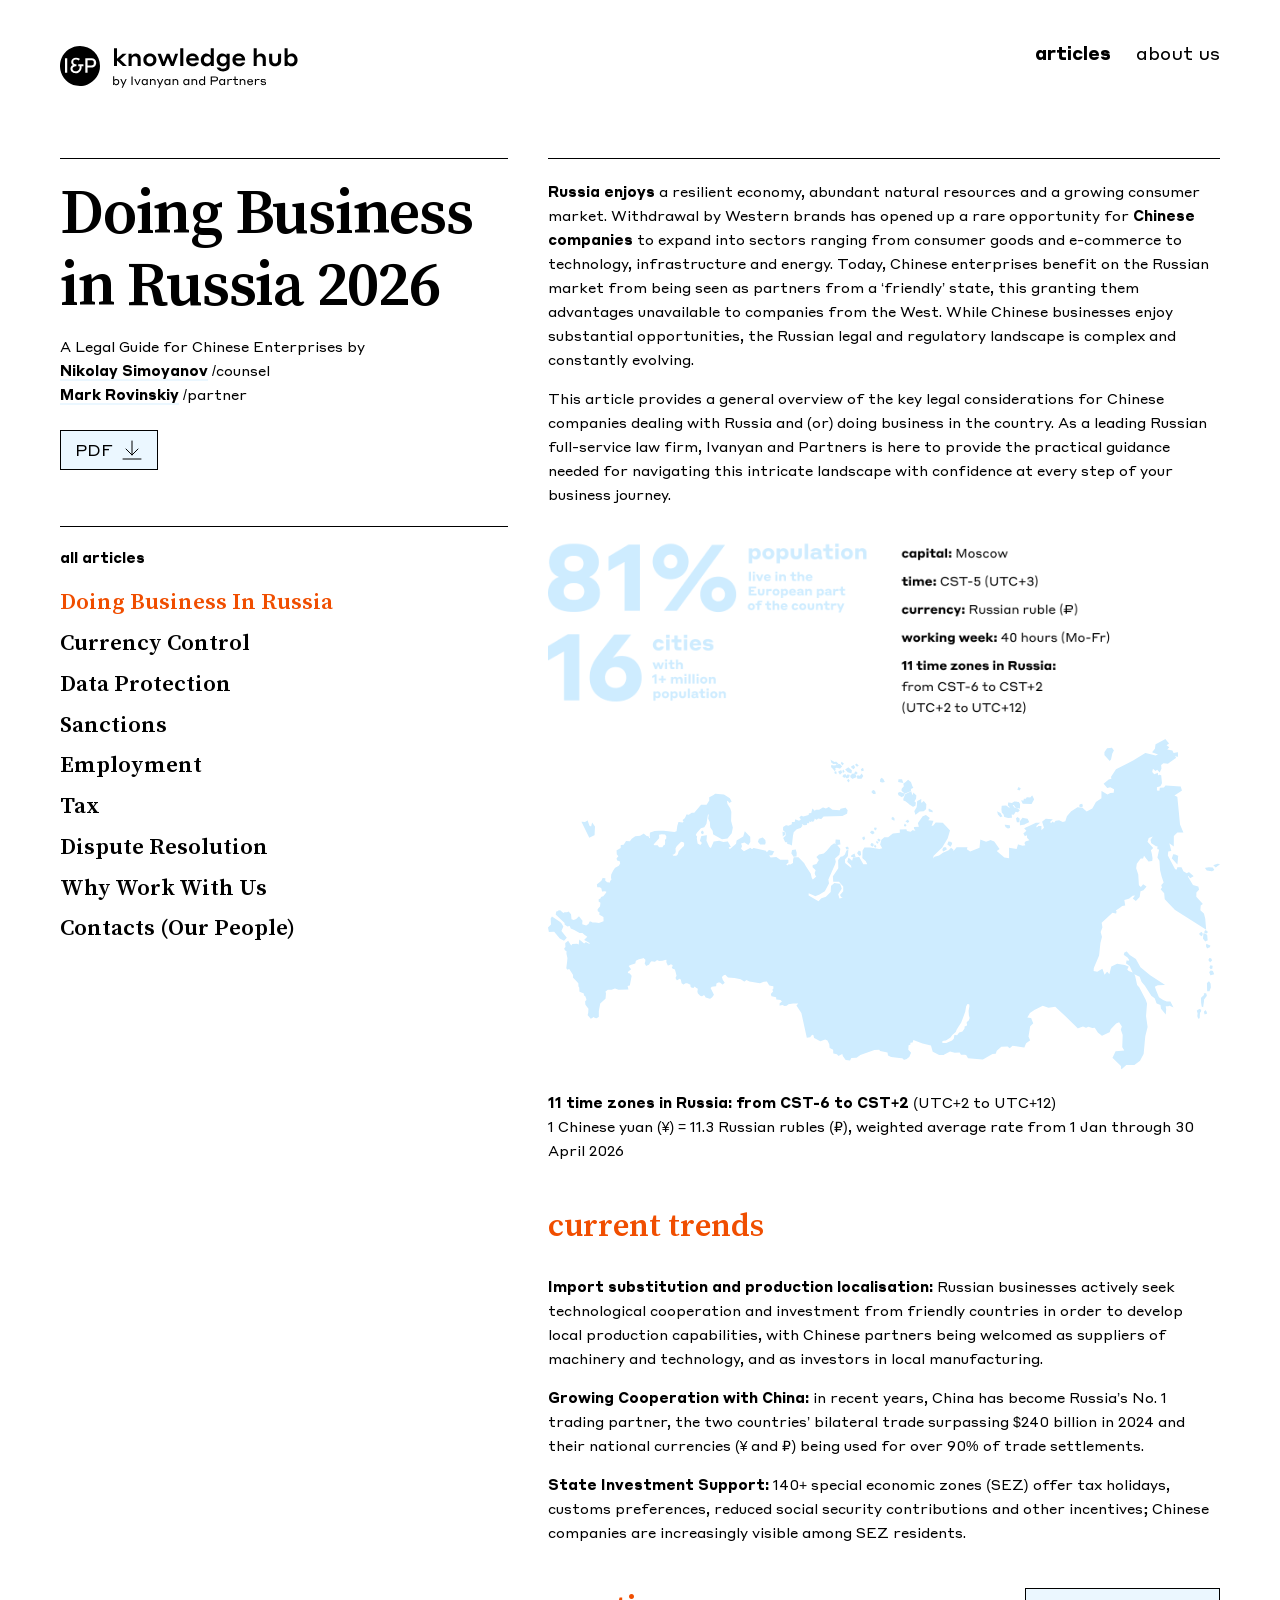
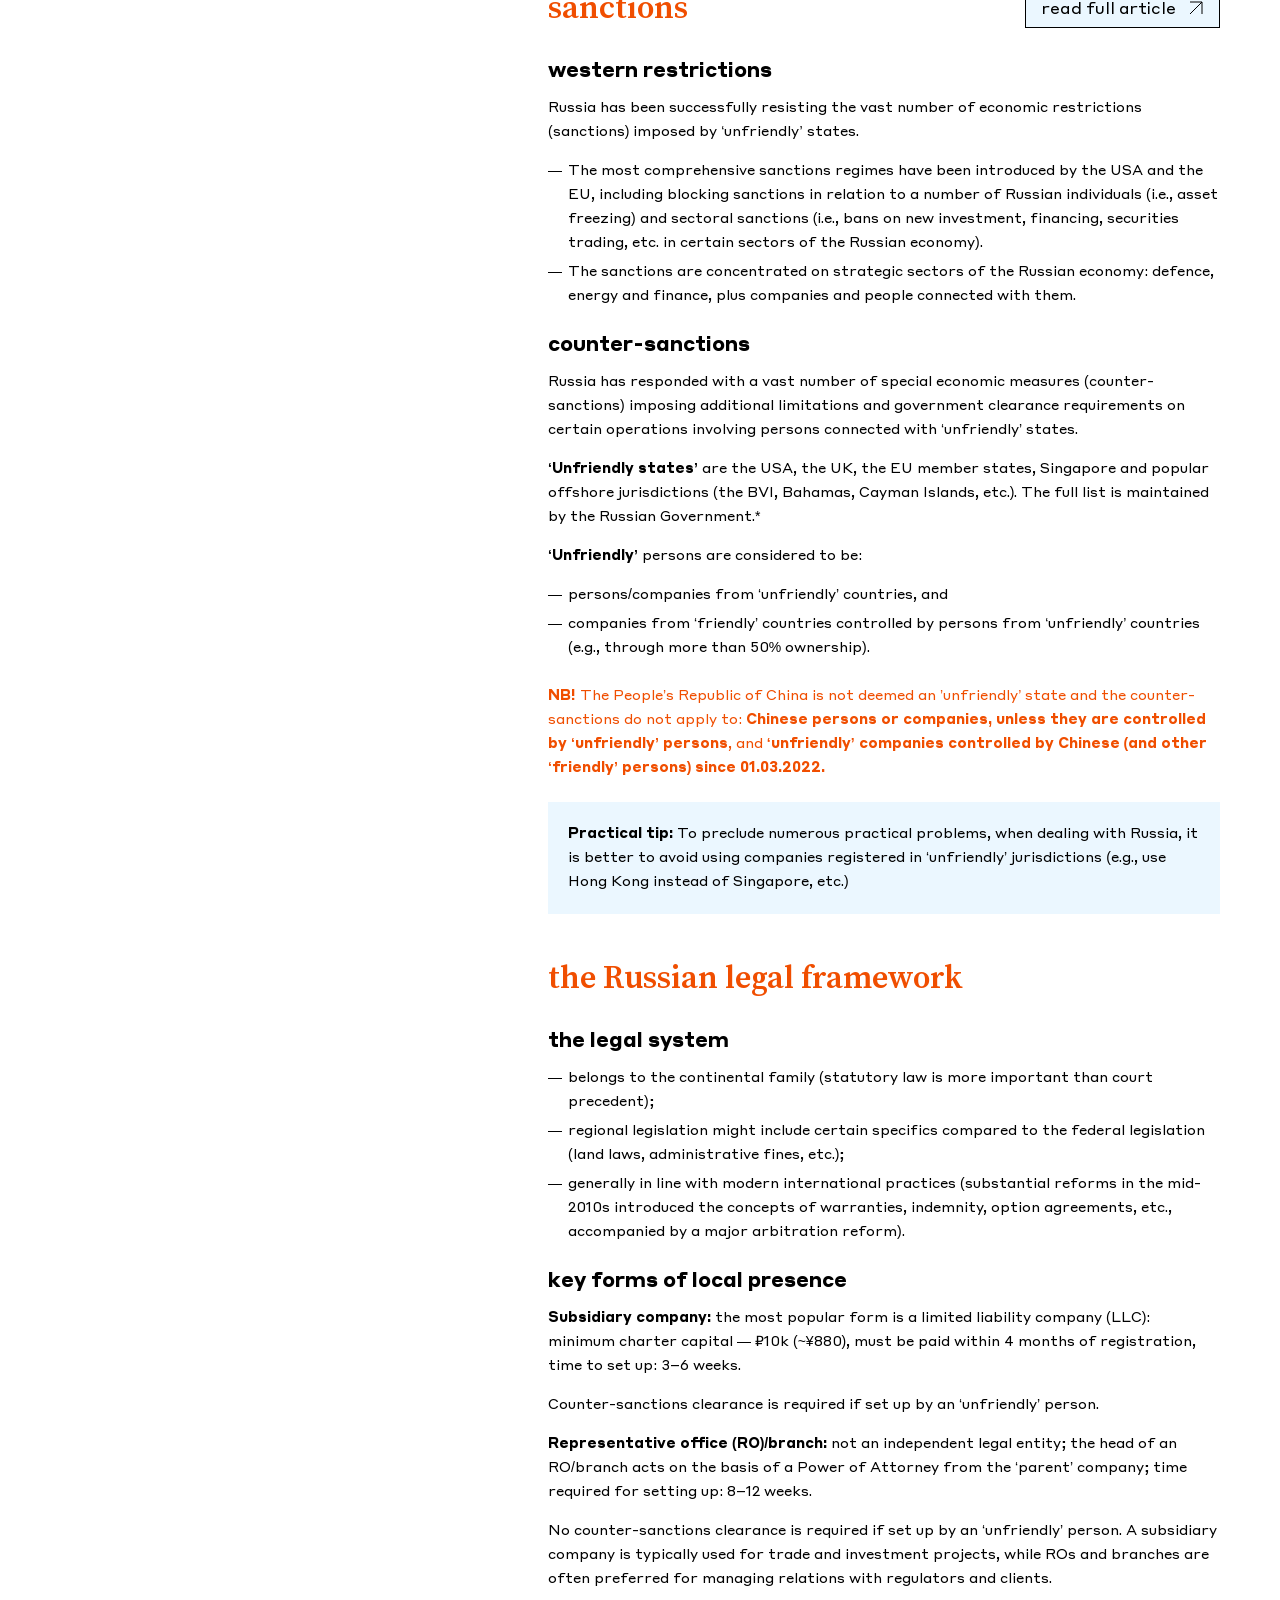
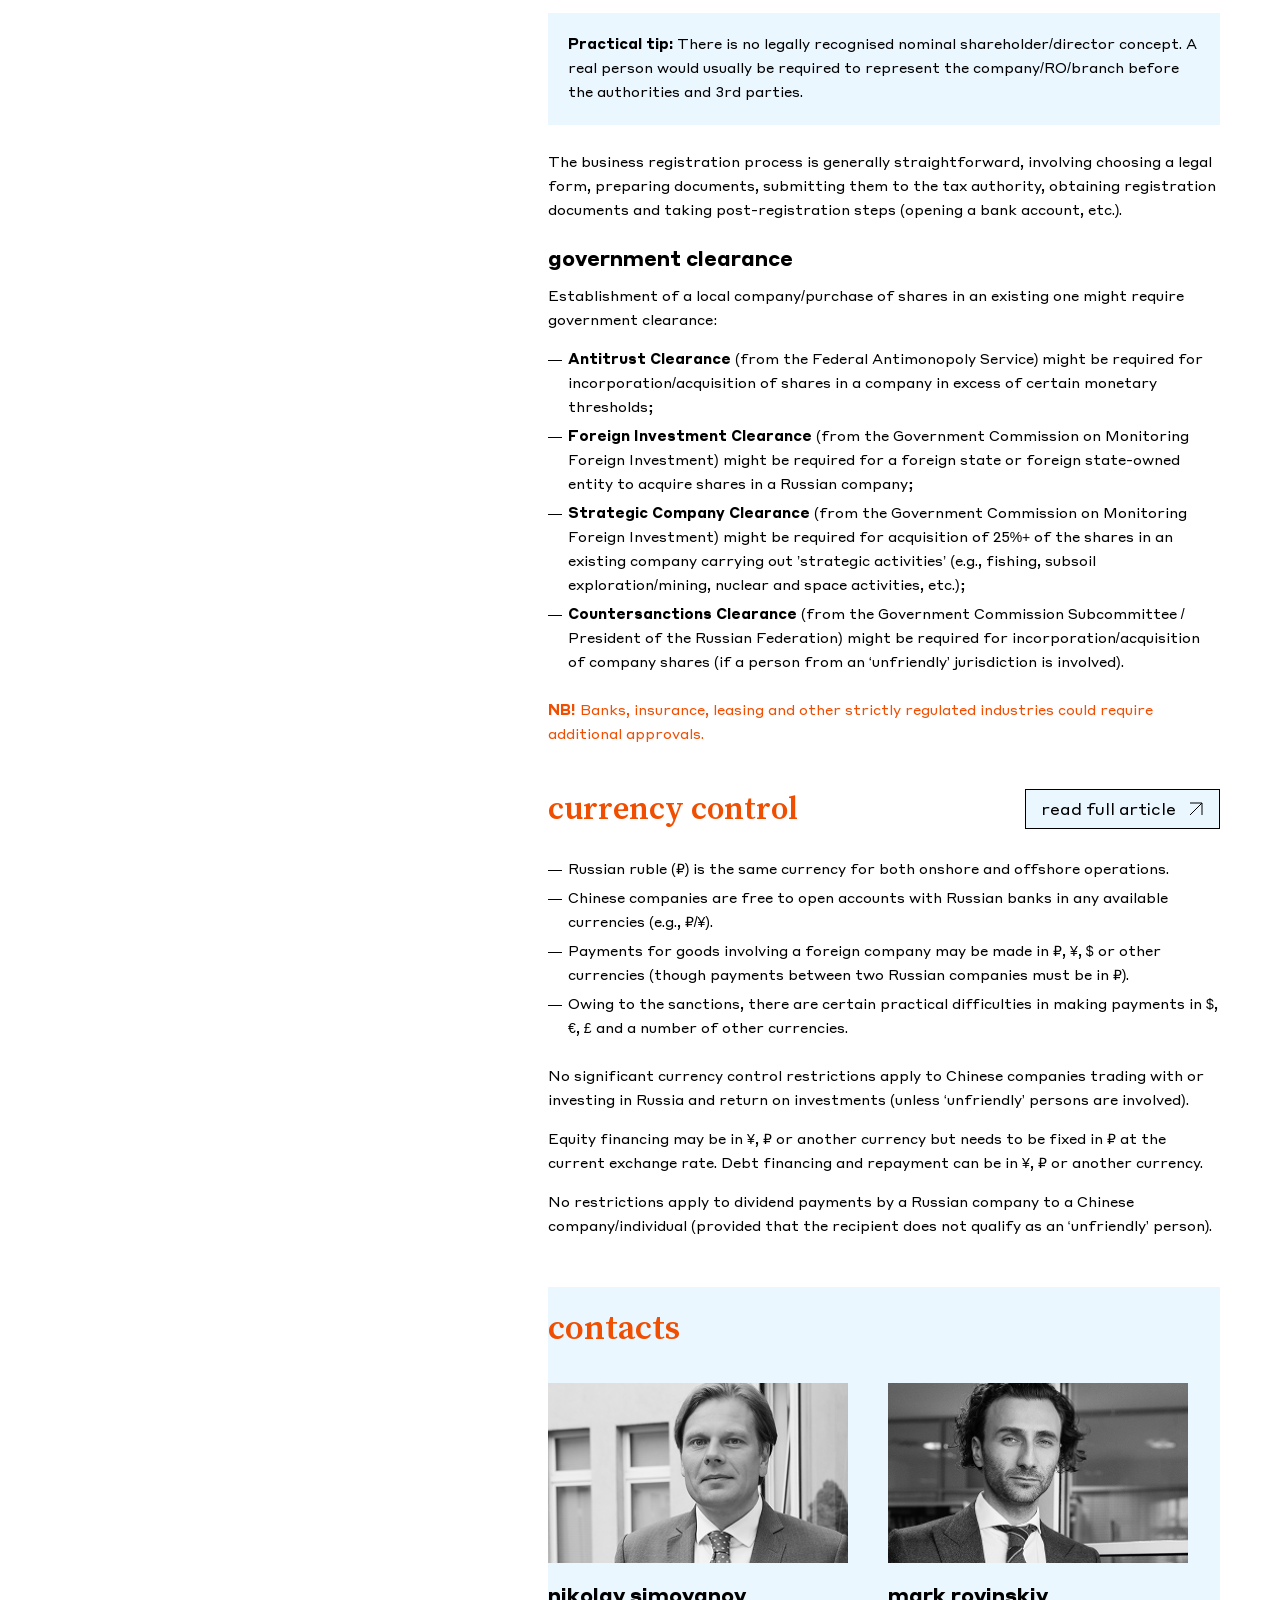
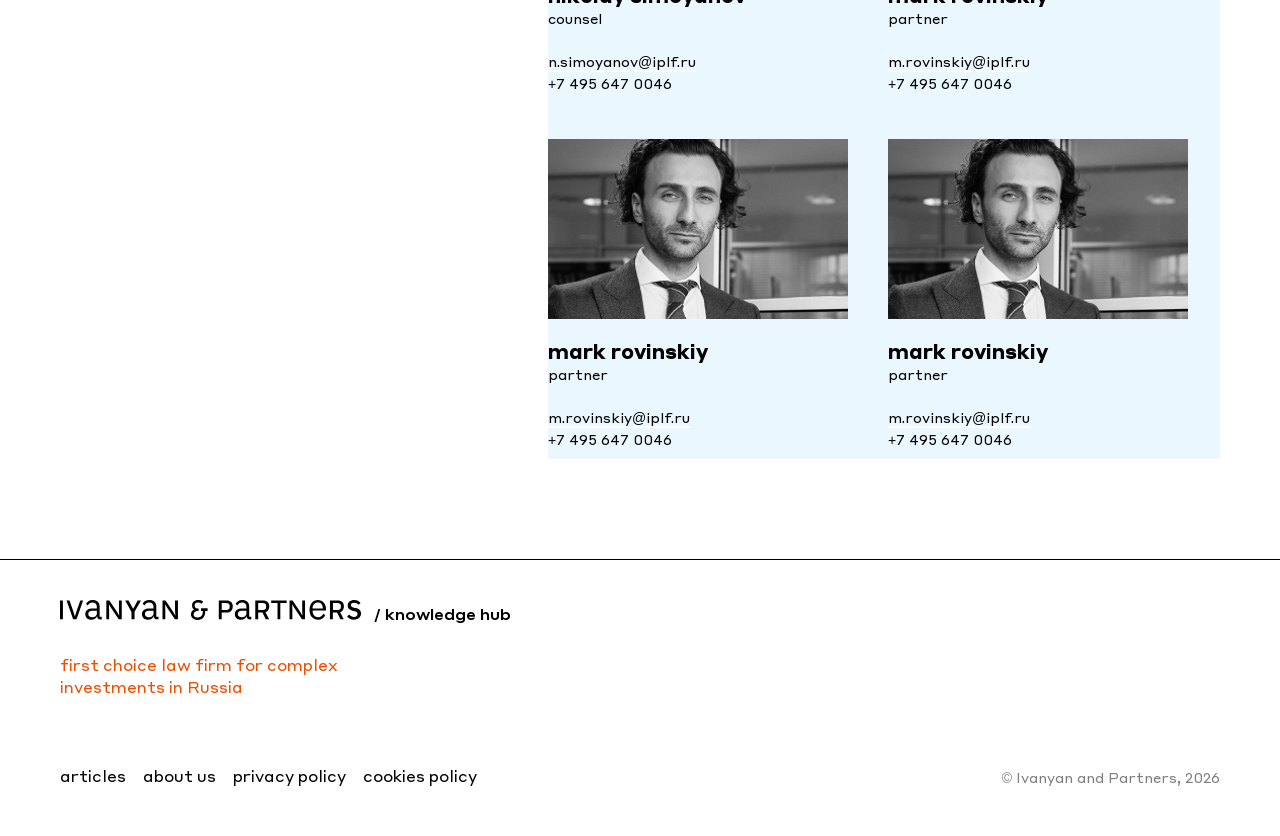
==== article.html @ 728c7789 "Build responsive IP knowledge site" ====
<!doctype html>
<html lang="en">
  <head>
    <meta charset="utf-8">
    <meta name="viewport" content="width=device-width, initial-scale=1">
    <meta name="description" content="Doing Business in Russia 2026 — a legal guide for Chinese enterprises">
    <title>Doing Business in Russia 2026 — Knowledge hub</title>
    <link rel="stylesheet" href="css/style.css">
  </head>
  <body>
    <div class="site">
      <header class="site-header">
        <div class="site-header__inner">
          <a class="site-header__logo" href="index.html" aria-label="Knowledge hub home">
            <img src="assets/img/logo.svg" width="239" height="42" alt="Knowledge hub by Ivanyan and Partners">
          </a>
          <nav class="site-header__nav" aria-label="Main navigation">
            <a class="site-header__link site-header__link--active" href="index.html#articles">articles</a>
            <a class="site-header__link" href="index.html#about">about us</a>
          </nav>
          <span class="site-header__burger" aria-hidden="true"></span>
        </div>
      </header>

      <main>
        <div class="article-layout">
        <aside class="article-sidebar">
          <h1 class="article-sidebar__title">Doing Business<br>in Russia 2026</h1>
          <p class="article-sidebar__meta">A Legal Guide for Chinese Enterprises by<br><a class="article-sidebar__author" href="#contacts">Nikolay Simoyanov</a> /counsel<br><a class="article-sidebar__author" href="#contacts">Mark Rovinskiy</a> /partner</p>
          <a class="article-sidebar__pdf" href="#">PDF</a>

          <nav class="article-menu" aria-label="Article navigation">
            <p class="article-menu__title">all articles</p>
            <ul class="article-menu__list">
              <li class="article-menu__item"><a class="article-menu__link article-menu__link--active" href="article.html">Doing Business In Russia</a></li>
              <li class="article-menu__item"><a class="article-menu__link" href="currency-control.html">Currency Control</a></li>
              <li class="article-menu__item"><a class="article-menu__link" href="#data-protection">Data Protection</a></li>
              <li class="article-menu__item"><a class="article-menu__link" href="#sanctions">Sanctions</a></li>
              <li class="article-menu__item"><a class="article-menu__link" href="#employment">Employment</a></li>
              <li class="article-menu__item"><a class="article-menu__link" href="#tax">Tax</a></li>
              <li class="article-menu__item"><a class="article-menu__link" href="#dispute-resolution">Dispute Resolution</a></li>
              <li class="article-menu__item"><a class="article-menu__link" href="#why-work-with-us">Why Work With Us</a></li>
              <li class="article-menu__item"><a class="article-menu__link" href="#contacts">Contacts (Our People)</a></li>
            </ul>
          </nav>
        </aside>

        <div class="article-content">
          <div class="text-style">
            <p><strong>Russia enjoys</strong> a resilient economy, abundant natural resources and a growing consumer market. Withdrawal by Western brands has opened up a rare opportunity for <strong>Chinese companies</strong> to expand into sectors ranging from consumer goods and e-commerce to technology, infrastructure and energy. Today, Chinese enterprises benefit on the Russian market from being seen as partners from a ‘friendly’ state, this granting them advantages unavailable to companies from the West. While Chinese businesses enjoy substantial opportunities, the Russian legal and regulatory landscape is complex and constantly evolving.</p>

            <p>This article provides a general overview of the key legal considerations for Chinese companies dealing with Russia and (or) doing business in the country. As a leading Russian full-service law firm, Ivanyan and Partners is here to provide the practical guidance needed for navigating this intricate landscape with confidence at every step of your business journey.</p>


            <img src="assets/img/width-map.png"  alt="Map of Russia">
            <img src="assets/img/russia-map.svg"  alt="Map of Russia">
            <p><strong>11 time zones in Russia: from CST-6 to CST+2</strong> (UTC+2 to UTC+12)<br>1 Chinese yuan (¥) = 11.3 Russian rubles (₽), weighted average rate from 1 Jan through 30 April 2026</p>

            <h2>current trends</h2>
            <p><strong>Import substitution and production localisation:</strong> Russian businesses actively seek technological cooperation and investment from friendly countries in order to develop local production capabilities, with Chinese partners being welcomed as suppliers of machinery and technology, and as investors in local manufacturing.</p>
            <p><strong>Growing Cooperation with China:</strong> in recent years, China has become Russia’s No. 1 trading partner, the two countries’ bilateral trade surpassing $240 billion in 2024 and their national currencies (¥ and ₽) being used for over 90% of trade settlements.</p>
            <p><strong>State Investment Support:</strong> 140+ special economic zones (SEZ) offer tax holidays, customs preferences, reduced social security contributions and other incentives; Chinese companies are increasingly visible among SEZ residents.</p>

            <h2 id="sanctions">sanctions <a class="text-style__read-more" href="#">read full article <img class="text-style__read-more-icon" src="assets/img/arrow.svg" width="18" height="18" alt=""></a></h2>
            <h3>western restrictions</h3>
            <p>Russia has been successfully resisting the vast number of economic restrictions (sanctions) imposed by ‘unfriendly’ states.</p>
            <ul>
              <li>The most comprehensive sanctions regimes have been introduced by the USA and the EU, including blocking sanctions in relation to a number of Russian individuals (i.e., asset freezing) and sectoral sanctions (i.e., bans on new investment, financing, securities trading, etc. in certain sectors of the Russian economy).</li>
              <li>The sanctions are concentrated on strategic sectors of the Russian economy: defence, energy and finance, plus companies and people connected with them.</li>
            </ul>

            <h3>counter-sanctions</h3>
            <p>Russia has responded with a vast number of special economic measures (counter-sanctions) imposing additional limitations and government clearance requirements on certain operations involving persons connected with ‘unfriendly’ states.</p>
            <p><b>‘Unfriendly states’</b> are the USA, the UK, the EU member states, Singapore and popular offshore jurisdictions (the BVI, Bahamas, Cayman Islands, etc.). The full list is maintained by the Russian Government.*</p>
            <p><b>‘Unfriendly’</b> persons are considered to be:</p>
            <ul>
              <li>persons/companies from ‘unfriendly’ countries, and</li>
              <li>companies from ‘friendly’ countries controlled by persons from ‘unfriendly’ countries (e.g., through more than 50% ownership).</li>
            </ul>
            <p style="color:#F04E00"><strong>NB!</strong> The People’s Republic of China is not deemed an ’unfriendly’ state and the counter-sanctions do not apply to: <b>Chinese persons or companies, unless they are controlled by ‘unfriendly’ persons</b>, and <b>‘unfriendly’ companies controlled by Chinese (and other ‘friendly’ persons) since 01.03.2022.</b></p>
            <div class="quote">
              <p><strong>Practical tip:</strong> To preclude numerous practical problems, when dealing with Russia, it is better to avoid using companies registered in ‘unfriendly’ jurisdictions (e.g., use Hong Kong instead of Singapore, etc.)</p>
            </div>

            <h2>the Russian legal framework</h2>
            <h3>the legal system</h3>
            <ul>
              <li>belongs to the continental family (statutory law is more important than court precedent);</li>
              <li>regional legislation might include certain specifics compared to the federal legislation (land laws, administrative fines, etc.);</li>
              <li>generally in line with modern international practices (substantial reforms in the mid-2010s introduced the concepts of warranties, indemnity, option agreements, etc., accompanied by a major arbitration reform).</li>
            </ul>

            <h3>key forms of local presence</h3>
            <p><strong>Subsidiary company:</strong> the most popular form is a limited liability company (LLC): minimum charter capital — ₽10k (~¥880), must be paid within 4 months of registration, time to set up: 3–6 weeks.</p>
            <p>Counter-sanctions clearance is required if set up by an ‘unfriendly’ person.</p>
            <p><strong>Representative office (RO)/branch:</strong> not an independent legal entity; the head of an RO/branch acts on the basis of a Power of Attorney from the ‘parent’ company; time required for setting up: 8–12 weeks.</p>
            <p>No counter-sanctions clearance is required if set up by an ‘unfriendly’ person. A subsidiary company is typically used for trade and investment projects, while ROs and branches are often preferred for managing relations with regulators and clients.</p>
            <div class="quote">
              <p><strong>Practical tip:</strong> There is no legally recognised nominal shareholder/director concept. A real person would usually be required to represent the company/RO/branch before the authorities and 3rd parties.</p>
            </div>
            <p>The business registration process is generally straightforward, involving choosing a legal form, preparing documents, submitting them to the tax authority, obtaining registration documents and taking post-registration steps (opening a bank account, etc.).</p>

            <h3>government clearance</h3>
            <p>Establishment of a local company/purchase of shares in an existing one might require government clearance:</p>
            <ul>
              <li><strong>Antitrust Clearance</strong> (from the Federal Antimonopoly Service) might be required for incorporation/acquisition of shares in a company in excess of certain monetary thresholds;</li>
              <li><strong>Foreign Investment Clearance</strong> (from the Government Commission on Monitoring Foreign Investment) might be required for a foreign state or foreign state-owned entity to acquire shares in a Russian company;</li>
              <li><strong>Strategic Company Clearance</strong> (from the Government Commission on Monitoring Foreign Investment) might be required for acquisition of 25%+ of the shares in an existing company carrying out ’strategic activities’ (e.g., fishing, subsoil exploration/mining, nuclear and space activities, etc.);</li>
              <li><strong>Countersanctions Clearance</strong> (from the Government Commission Subcommittee / President of the Russian Federation) might be required for incorporation/acquisition of company shares (if a person from an ‘unfriendly’ jurisdiction is involved).</li>
            </ul>
            <p style="color:#F04E00"><strong>NB!</strong> Banks, insurance, leasing and other strictly regulated industries could require additional approvals.</p>

            <h2 id="currency-control">currency control <a class="text-style__read-more" href="currency-control.html">read full article <img class="text-style__read-more-icon" src="assets/img/arrow.svg" width="18" height="18" alt=""></a></h2>
            <ul>
              <li>Russian ruble (₽) is the same currency for both onshore and offshore operations.</li>
              <li>Chinese companies are free to open accounts with Russian banks in any available currencies (e.g., ₽/¥).</li>
              <li>Payments for goods involving a foreign company may be made in ₽, ¥, $ or other currencies (though payments between two Russian companies must be in ₽).</li>
              <li>Owing to the sanctions, there are certain practical difficulties in making payments in $, €, £ and a number of other currencies.</li>
            </ul>
            <p>No significant currency control restrictions apply to Chinese companies trading with or investing in Russia and return on investments (unless ‘unfriendly’ persons are involved).</p>
            <p>Equity financing may be in ¥, ₽ or another currency but needs to be fixed in ₽ at the current exchange rate. Debt financing and repayment can be in ¥, ₽ or another currency.</p>
            <p>No restrictions apply to dividend payments by a Russian company to a Chinese company/individual (provided that the recipient does not qualify as an ‘unfriendly’ person).</p>

          </div>

          <section class="article-contacts" id="contacts">
            <h2 class="article-contacts__title">contacts</h2>
            <div class="article-contacts__grid">
              <article class="article-contacts__card">
                <a class="article-contacts__photo-frame" href="#"><img class="article-contacts__photo" src="assets/img/nikolay-simoyanov.png" width="1212" height="1238" alt="Nikolay Simoyanov"></a>
                <h3 class="article-contacts__name">nikolay simoyanov</h3>
                <p class="article-contacts__role">counsel</p>
                <p class="article-contacts__details"><a href="mailto:n.simoyanov@iplf.ru">n.simoyanov@iplf.ru</a><br><a href="tel:+74956470046">+7 495 647 0046</a></p>
              </article>
              <article class="article-contacts__card">
                <a class="article-contacts__photo-frame" href="#"><img class="article-contacts__photo" src="assets/img/mark-rovinskiy.jpg" width="4096" height="2731" alt="Mark Rovinskiy"></a>
                <h3 class="article-contacts__name">mark rovinskiy</h3>
                <p class="article-contacts__role">partner</p>
                <p class="article-contacts__details"><a href="mailto:m.rovinskiy@iplf.ru">m.rovinskiy@iplf.ru</a><br><a href="tel:+74956470046">+7 495 647 0046</a></p>
              </article>
              <article class="article-contacts__card">
                <a class="article-contacts__photo-frame" href="#"><img class="article-contacts__photo" src="assets/img/mark-rovinskiy.jpg" width="4096" height="2731" alt="Mark Rovinskiy"></a>
                <h3 class="article-contacts__name">mark rovinskiy</h3>
                <p class="article-contacts__role">partner</p>
                <p class="article-contacts__details"><a href="mailto:m.rovinskiy@iplf.ru">m.rovinskiy@iplf.ru</a><br><a href="tel:+74956470046">+7 495 647 0046</a></p>
              </article>
              <article class="article-contacts__card">
                <a class="article-contacts__photo-frame" href="#"><img class="article-contacts__photo" src="assets/img/mark-rovinskiy.jpg" width="4096" height="2731" alt="Mark Rovinskiy"></a>
                <h3 class="article-contacts__name">mark rovinskiy</h3>
                <p class="article-contacts__role">partner</p>
                <p class="article-contacts__details"><a href="mailto:m.rovinskiy@iplf.ru">m.rovinskiy@iplf.ru</a><br><a href="tel:+74956470046">+7 495 647 0046</a></p>
              </article>
            </div>
          </section>
        </div>
        </div>
      </main>

      <footer class="site-footer">
        <div class="site-footer__inner">
          <div class="site-footer__brand">
            <p class="site-footer__title"><img class="site-footer__logo" src="assets/img/footer-logo.svg" width="302" height="20" alt="Ivanyan &amp; Partners"><span>/ knowledge hub</span></p>
            <p class="site-footer__tagline">first choice law firm for complex investments in Russia</p>
          </div>
          <nav class="site-footer__nav" aria-label="Footer navigation">
            <a class="site-footer__link" href="index.html#articles">articles</a>
            <a class="site-footer__link" href="index.html#about">about us</a>
            <a class="site-footer__link" href="#">privacy policy</a>
            <a class="site-footer__link" href="#">cookies policy</a>
          </nav>
          <p class="site-footer__copyright">© Ivanyan and Partners, 2026</p>
        </div>
      </footer>
    </div>
  </body>
</html>
---- css/style.css ----
@font-face {
  font-family: "Source Serif Pro";
  src: url("../assets/fonts/SourceSerifPro_Regular.woff") format("woff");
  font-weight: 400;
  font-style: normal;
  font-display: swap;
}

@font-face {
  font-family: "Source Serif Pro";
  src: url("../assets/fonts/SourceSerifPro_Semibold.woff") format("woff");
  font-weight: 600;
  font-style: normal;
  font-display: swap;
}

@font-face {
  font-family: "Source Serif Pro";
  src: url("../assets/fonts/SourceSerifPro_Bold.woff") format("woff");
  font-weight: 700;
  font-style: normal;
  font-display: swap;
}

@font-face {
  font-family: "Styrene A";
  src: url("../assets/fonts/StyreneAWeb_Regular.woff") format("woff");
  font-weight: 400;
  font-style: normal;
  font-display: swap;
}

@font-face {
  font-family: "Styrene A";
  src: url("../assets/fonts/StyreneAWeb_Medium.woff2") format("woff2");
  font-weight: 500;
  font-style: normal;
  font-display: swap;
}

@font-face {
  font-family: "Styrene A";
  src: url("../assets/fonts/StyreneAWeb_Bold.woff") format("woff");
  font-weight: 700;
  font-style: normal;
  font-display: swap;
}

:root {
  --color-ink: #000000;
  --color-paper: #ffffff;
  --color-accent: #f04e00;
  --color-blue: #EBF7FF;
  --container-width: 1438px;
  --page-pad: 60px;
  --header-height: 112px;
  --serif: "Source Serif Pro", Georgia, serif;
  --sans: "Styrene A", Arial, sans-serif;
}

*,
*::before,
*::after {
  box-sizing: border-box;
}

html {
  scroll-behavior: smooth;
}

body {
  min-height: 100vh;
  margin: 0;
  color: var(--color-ink);
  background: var(--color-paper);
  font-family: var(--sans);
  font-size: 16px;
  line-height: 1.45;
  -webkit-font-smoothing: antialiased;
}

img {
  display: block;
  max-width: 100%;
}

a {
  color: inherit;
  text-decoration: none;
}

main {
  width: 100%;
  max-width: var(--container-width);
  margin-right: auto;
  margin-left: auto;
}

button,
input,
textarea,
select {
  font: inherit;
}

.site {
  min-width: 320px;
  overflow-x: clip;
}

.site-header {
  position: relative;
  z-index: 5;
  height: var(--header-height);
  background: var(--color-paper);
}

.site-header__inner {
  display: flex;
  align-items: flex-start;
  justify-content: space-between;
  width: 100%;
  max-width: var(--container-width);
  height: 100%;
  margin: 0 auto;
  padding: 36px var(--page-pad) 28px;
}

.site-header__logo {
  width: 239px;
  height: 42px;
  margin-top: 10px;
}

.site-header__nav {
  display: flex;
  gap: 25px;
  padding-top: 8px;
  font-size: 18px;
  line-height: 1;
}

.site-header__burger {
  position: relative;
  display: none;
  width: 28px;
  height: 18px;
  flex: 0 0 auto;
}

.site-header__burger::before,
.site-header__burger::after {
  position: absolute;
  right: 0;
  left: 0;
  height: 2px;
  background: currentColor;
  content: "";
}

.site-header__burger::before {
  top: 0;
  box-shadow: 0 8px 0 currentColor;
}

.site-header__burger::after {
  bottom: 0;
}

.site-header__link {
  transition: color 180ms ease;
}

.site-header__link:hover,
.site-header__link:focus-visible {
  color: var(--color-accent);
}

.site-header__link--active {
  font-weight: 700;
}

.main-banner {
  position: relative;
  min-height: 908px;
  overflow: hidden;
}

.main-banner__map {
  position: absolute;
  top: 31px;
  left: 0;
  width: 100%;
  max-width: none;
  height: auto;
  object-fit: fill;
  pointer-events: none;
}

.main-banner__link {
  position: relative;
  z-index: 1;
  display: block;
  width: min(680px, calc(100% - 48px));
  margin: 203px auto 0;
}

.main-banner__title {
  margin: 0;
  color: var(--color-accent);
  font-family: var(--serif);
  font-size: 100px;
  font-weight: 600;
  line-height: 0.96;
  letter-spacing: -0.02em;
}

.main-banner__subtitle {
  margin: 9px 0 0;
  font-size: 24px;
  line-height: 1.25;
}

.main-banner__description {
  margin: 34px 0 0;
  font-size: 14px;
  line-height: 1.8;
}

.main-banner__description strong {
  font-weight: 700;
}

.main-banner__description--mobile {
  display: none;
}

.arrow-link {
  display: inline-flex;
  margin-left: 4px;
  line-height: 1;
  vertical-align: -8px;
}

.arrow-link__icon {
  display: block;
  width: 24px;
  height: 24px;
}

.articles-preview {
  display: grid;
  grid-template-columns: repeat(3, minmax(0, 1fr));
  gap: 0 26.5px;
  padding: 0 var(--page-pad) 12px;
}

.article-card {
  position: relative;
  display: block;
  min-height: 245px;
  padding: 36px 0 32px;
  border-top: 1px solid var(--color-ink);
  overflow: visible;
  margin-bottom:50px;
}

.article-card::before {
  position: absolute;
  z-index: 2;
  top: -1px;
  right: 0;
  left: 0;
  height: 1px;
  background: var(--color-ink);
  content: "";
  pointer-events: none;
}

.article-card__icon {
  position: absolute;
  z-index: 0;
  top: -80px;
  right: 0;
  width: auto;
  max-width: none;
  height: auto;
  object-fit: contain;
}

.article-card__body {
  position: relative;
  z-index: 1;
}

.article-card__title {
  margin: 0 0 19px;
  font-family: var(--serif);
  font-size: 44px;
  font-weight: 600;
  line-height: 1.08;
}

.article-card__description {
  margin: 0;
  font-size: 14px;
  line-height: 1.7;
}

.article-card__arrow {
  display: none;
}

.article-card:hover .article-card__title,
.article-card:focus-visible .article-card__title {
  color: var(--color-accent);
}

.site-footer {
  min-height: 277px;
  border-top: 1px solid var(--color-ink);
  background: var(--color-paper);
}

.site-footer__inner {
  display: grid;
  grid-template-columns: 1fr auto;
  grid-template-rows: 1fr auto;
  width: 100%;
  max-width: var(--container-width);
  min-height: 272px;
  margin-right: auto;
  margin-left: auto;
  padding: 40px var(--page-pad) 44px;
}

.site-footer__brand {
  align-self: start;
}

.site-footer__logo {
  display: block;
  width: 302px;
  max-width: 100%;
  height: auto;
}

.site-footer__title {
  display: flex;
  align-items: baseline;
  gap: 12px;
  margin: 0;
  font-size: 27px;
  line-height: 1.1;
}

.site-footer__title strong {
  font-weight: 400;
}

.site-footer__title span {
  font-size: 16px;
  font-weight: 500;
  white-space: nowrap;
}

.site-footer__tagline {
  width: 290px;
  margin: 29px 0 0;
  color: var(--color-accent);
  font-size: 16px;
  line-height: 1.35;
}

.site-footer__nav {
  align-self: end;
  display: flex;
  gap: 17px;
  grid-column: 1;
  grid-row: 2;
  font-size: 16px;
}

.site-footer__link:hover,
.site-footer__link:focus-visible {
  color: var(--color-accent);
}

.site-footer__copyright {
  align-self: end;
  grid-column: 2;
  grid-row: 2;
  margin: 0;
  color: #7E7E7E;
  font-size: 14px;
}

.article-layout {
  display: grid;
  grid-template-columns: minmax(400px, 2fr) minmax(0, 3fr);
  gap: 40px;
  min-height: calc(100vh - var(--header-height));
  padding: 46px var(--page-pad) 100px;
  align-items: start;
}

.article-sidebar,
.article-content {
  border-top: 1px solid var(--color-ink);
}

.article-sidebar {
  position: sticky;
  top: 0;
  padding-top: 17px;
  padding-bottom: 48px;
}

.article-sidebar__title {
  max-width: 520px;
  margin: 0 0 14px;
  font-family: var(--serif);
  font-size: 62px;
  font-weight: 600;
  line-height: 72px;
  letter-spacing: -0.02em;
}

.article-sidebar__meta {
  margin: 0;
  font-size: 14px;
  line-height: 24px;
}

.article-sidebar__author {
  border-bottom: 2px solid var(--color-blue);
  font-weight: 700;
}

.article-sidebar__author:hover,
.article-sidebar__author:focus-visible {
  color: var(--color-accent);
}

.article-sidebar__pdf {
	justify-content: center;
  display: inline-flex;
  align-items: center;
  gap: 7px;
  min-width: 98px;
  margin-top: 24px;
  padding: 7px 10px;
  border: 1px solid var(--color-ink);
  background: var(--color-blue);
  font-size: 16px;
  line-height: 1.4;
  transition: background-color 180ms ease, color 180ms ease;
}

.article-sidebar__pdf::after {
  width: 24px;
  height: 24px;
  background: url("../assets/img/download.svg") center / contain no-repeat;
  content: "";
  transition: filter 180ms ease;
}

.article-sidebar__pdf:hover,
.article-sidebar__pdf:focus-visible {
  color: var(--color-paper);
  background: var(--color-accent);
}

.article-sidebar__pdf:hover::after,
.article-sidebar__pdf:focus-visible::after {
  filter: brightness(0) invert(1);
}

.article-menu {
  max-width: 512px;
  margin-top: 56px;
  padding-top: 20px;
  border-top: 1px solid var(--color-ink);
}

.article-menu__title {
  margin: 0 0 20px;
  font-size: 14px;
  font-weight: 700;
}

.article-menu__list {
  margin: 0;
  padding: 0;
  list-style: none;
}

.article-menu__item + .article-menu__item {
  margin-top: 12px;
}

.article-menu__link {
  font-family: var(--serif);
  font-size: 23px;
  font-weight: 600;
  line-height: 1.25;
  transition: color 160ms ease;
}

.article-menu__link:hover,
.article-menu__link:focus-visible,
.article-menu__link--active {
  color: var(--color-accent);
}

.article-content {
  padding: 20px 0 0;
}

.text-style {
  font-size: 14px;
  line-height: 24px;
}

.text-style > p:first-child {
  margin-top: 0;
}

.text-style > h2:first-child {
  margin-top: 21px;
}

.text-style p {
  margin: 0 0 15px;
}

.text-style h2 {
  margin: 46px 0 30px;
  color: var(--color-accent);
  font-family: var(--serif);
  font-size: 32px;
  font-weight: 600;
  line-height: 1.12;
}

.text-style h3 {
  margin: 24px 0 12px;
  font-family: var(--sans);
  font-size: 20px;
  font-weight: 700;
  line-height: 1.3;
}

.text-style h4 {
  margin: 21px 0 9px;
  font-size: 16px;
  font-weight: 700;
}

.text-style ul,
.text-style ol {
  margin: 0 0 24px;
  padding: 0;
  list-style: none;
}

.text-style li {
  position: relative;
  margin: 5px 0;
  padding-left: 20px;
}

.text-style li::before {
  position: absolute;
  left: 0;
  content: "—";
}

.text-style .quote {
  display: block;
  margin: 24px 0;
  padding: 18px 20px 22px;
  background: var(--color-blue);
  font-style: normal;
}

.text-style .quote p {
  margin: 0;
}

.text-style .quote p + p {
  margin-top: 1.45em;
}

.text-style table {
  width: 100%;
  margin: 28px 0;
  border-collapse: collapse;
  font-size: 14px;
}

.text-style th,
.text-style td {
  padding: 13px 14px;
  border: 1px solid var(--color-ink);
  text-align: left;
  vertical-align: top;
}

.text-style th {
  background: var(--color-blue);
  font-weight: 700;
}

.text-style > img {
  width: 100%;
  height: auto;
  margin: 20px 0 20px;
}

.text-style h2 > .text-style__read-more {
  display: inline-flex;
  float: right;
  align-items: center;
  gap: 8px;
  min-height: 40px;
  margin: -2px 0 0 24px;
  padding: 7px 11px 7px 16px;
  border: 1px solid var(--color-ink);
  color: var(--color-ink);
  background: var(--color-blue);
  font-family: var(--sans);
  font-size: 16px;
  font-weight: 400;
  line-height: 1;
  text-transform: lowercase;
  transition: background-color 180ms ease, color 180ms ease;
}

.text-style__read-more-icon {
  display: block;
  width: 24px;
  height: 24px;
  flex: 0 0 auto;
  transition: filter 180ms ease;
}

.text-style h2 > .text-style__read-more:hover,
.text-style h2 > .text-style__read-more:focus-visible {
  color: var(--color-paper);
  background: var(--color-accent);
}

.text-style h2 > .text-style__read-more:hover .text-style__read-more-icon,
.text-style h2 > .text-style__read-more:focus-visible .text-style__read-more-icon {
  filter: brightness(0) invert(1);
}

.article-contacts {
  margin-top: 50px;
  padding: 21px 0 8px;
  background: var(--color-blue);
}

.article-contacts__title {
  margin: 0 0 36px;
  color: var(--color-accent);
  font-family: var(--serif);
  font-size: 34px;
  font-weight: 600;
  line-height: 1.12;
}

.article-contacts__grid {
  display: grid;
  grid-template-columns: repeat(2, minmax(0, 300px));
  gap: 44px 40px;
}

.article-contacts__card {
  min-width: 0;
}

.article-contacts__photo-frame {
  display: block;
  width: 100%;
  height: 180px;
  overflow: hidden;
}

.article-contacts__photo {
  width: 100%;
  height: 180px;
  display: block;
  object-fit: cover;
  filter: grayscale(1);
}

.article-contacts__name {
  margin: 20px 0 1px;
  font-size: 20px;
  font-weight: 700;
  line-height: 1.2;
}

.article-contacts__role,
.article-contacts__details {
  margin: 0;
  font-size: 14px;
  line-height: 1.55;
}

.article-contacts__details {
  margin-top: 22px;
}

.article-contacts__details a {
  border-bottom: 2px solid var(--color-paper);
}

.article-contacts__details a[href^="tel:"] {
  border-bottom: 0;
}

.article-contacts__details a:hover,
.article-contacts__details a:focus-visible {
  color: var(--color-accent);
}

@media (max-width: 1100px) {
  :root {
    --page-pad: 40px;
  }

  .site-header__inner {
    padding-right: 60px;
    padding-left: 60px;
  }

  .main-banner {
    min-height: 483px;
  }

  .main-banner__map {
    top: 24px;
  }

  .main-banner__link {
    width: min(650px, calc(100% - (2 * var(--page-pad))));
    margin: 49px auto 0 44px;
  }

  .main-banner__title {
    font-size: 75px;
    line-height: 1.06;
  }

  .main-banner__subtitle {
    margin-top: 9px;
  }

  .main-banner__description {
    margin-top: 28px;
    font-size: 14px;
    line-height: 1.9;
  }

  .articles-preview {
    grid-template-columns: repeat(2, minmax(0, 1fr));
    gap: 0 8px;
  }

  .article-card {
    min-height: 198px;
    padding: 28px 0 32px 0;
	margin-bottom:35px;
  }

  .article-card__title {
    font-size: 32px;
  }

  .article-card__icon {
    top: -40px;
    right: 0;
    transform: scale(0.8);
    transform-origin: top right;
  }

  .article-card__arrow {
    display: inline-block;
  }

  .article-layout {
    grid-template-columns: minmax(330px, 42fr) minmax(0, 58fr);
    gap: 24px;
  }

  .article-sidebar__title {
    font-size: 62px;
  }
}

@media (max-width: 900px) {
  .article-layout {
    display: block;
    padding-top: 26px;
	padding-bottom:60px;
  }

  .article-sidebar {
    position: static;
    padding: 17px 0 40px;
  }

  .article-sidebar__title {
    max-width: 650px;
    font-size: 62px;
  }

  .text-style > h2:first-child {
    margin-top: 0;
  }

  .article-menu {
    display: none;
  }

  .article-content {
    height: auto;
    overflow: visible;
    padding-top: 38px;
  }

  .text-style {
    padding-bottom: 15px;
  }

  .text-style p {
    margin-bottom: 20px;
  }
}

@media (max-width: 600px) {
  :root {
    --page-pad: 20px;
    --header-height: 80px;
  }

  body {
    font-size: 15px;
  }

  .site-header {
    height: var(--header-height);
    border-bottom: 1px solid var(--color-ink);
  }

  .site-header__inner {
    padding-top: 17px;
    padding-right: 20px;
    padding-bottom: 18px;
    padding-left: 20px;
  }

  .site-header__logo {
    width: 205px;
    height: auto;
    margin-top: 0;
  }

  .site-header__nav {
    display: none;
  }

  .site-header__burger {
    display: block;
    margin-top: 14px;
	margin-right:6px;
  }

  .main-banner {
    min-height: 368px;
  }

  .main-banner__map {
    top: 0;
    left: -10%;
    width: 121%;
    height: 205px;
    object-fit: fill;
    object-position: center;
  }

  .main-banner__link {
    width: auto;
    margin: 100px 25px 0;
  }

  .main-banner__title {
    font-size: 45px;
    line-height: 1.08;
    letter-spacing: -0.015em;
  }

  .main-banner__subtitle,
  .main-banner__description--desktop {
    display: none;
  }

  .main-banner__description--mobile {
    display: block;
    margin-top: 15px;
    font-size: 14px;
    line-height: 1.7;
  }

  .articles-preview {
    display: block;
    padding: 0 20px;
  }

  .article-card {
    min-height: 213px;
    padding: 28px 0;
  }

  .article-card__icon {
    top: -38px;
    right: 8px;
  }

  .article-card__title {
    margin-bottom: 18px;
    font-size: 32px;
  }

  .article-card__description {
    font-size: 14px;
    line-height: 1.7;
  }

  .site-footer {
    min-height: 320px;
  }

  .site-footer__inner {
    display: flex;
    min-height: 320px;
    padding-top: 28px;
    padding-bottom: 30px;
    flex-direction: column;
  }

  .site-footer__title {
    width: 100%;
    align-items: center;
    gap: 5px;
    font-size: 20px;
  }

  .site-footer__logo {
    min-width: 0;
    flex: 0 1 211px;
  }

  .site-footer__title span {
    flex: 0 0 auto;
    font-size: 14px;
  }

  .site-footer__tagline {
    width: 250px;
    margin-top: 18px;
    font-size: 14px;
  }

  .site-footer__nav {
    display: flex;
    align-self: flex-start;
    align-items: flex-start;
    gap: 12px;
    margin-top: 24px;
    flex-direction: column;
    font-size: 14px;
  }

  .site-footer__copyright {
    align-self: flex-start;
    margin-top: 22px;
    font-size: 12px;
  }

  .article-layout {
    padding: 28px 20px 48px;
  }

  .article-sidebar {
    border-top: 0;
    padding: 0 0 22px;
  }

  .article-sidebar__title {
    margin-bottom: 12px;
    font-size: 40px;
    line-height: 1.08;
  }

  .article-sidebar__pdf {
    display: flex;
    width: 100%;
    margin-top: 27px;
    justify-content: center;
  }

  .article-content {
    padding-top: 35px;
  }

  .text-style {
    font-size: 14px;
    line-height: 1.7;
  }

  .text-style p {
    margin-bottom: 17px;
  }

  .text-style h2 {
    margin: 40px 0 33px;
    font-size: 28px;
  }

  .text-style h3 {
    font-size: 20px;
	margin-bottom:19px
  }

  .text-style .quote {
    margin-right: 0;
    margin-left: 0;
    padding: 20px;
  }

  .text-style table {
    display: block;
    overflow-x: auto;
    white-space: nowrap;
  }

  .text-style h2 > .text-style__read-more {
    float: none;
    margin: 12px 0 0;
    vertical-align: middle;
  }

  .article-contacts {
    margin-top: 38px;
    padding-top: 22px;
  }

  .article-contacts__title {
    margin-bottom: 28px;
    font-size: 30px;
  }

  .article-contacts__grid {
    grid-template-columns: minmax(0, 300px);
    gap: 44px;
  }

  .article-contacts__photo {
    height: min(180px, calc((100vw - 40px) * 0.6));
  }

  .article-contacts__photo-frame {
    height: min(180px, calc((100vw - 40px) * 0.6));
  }
}
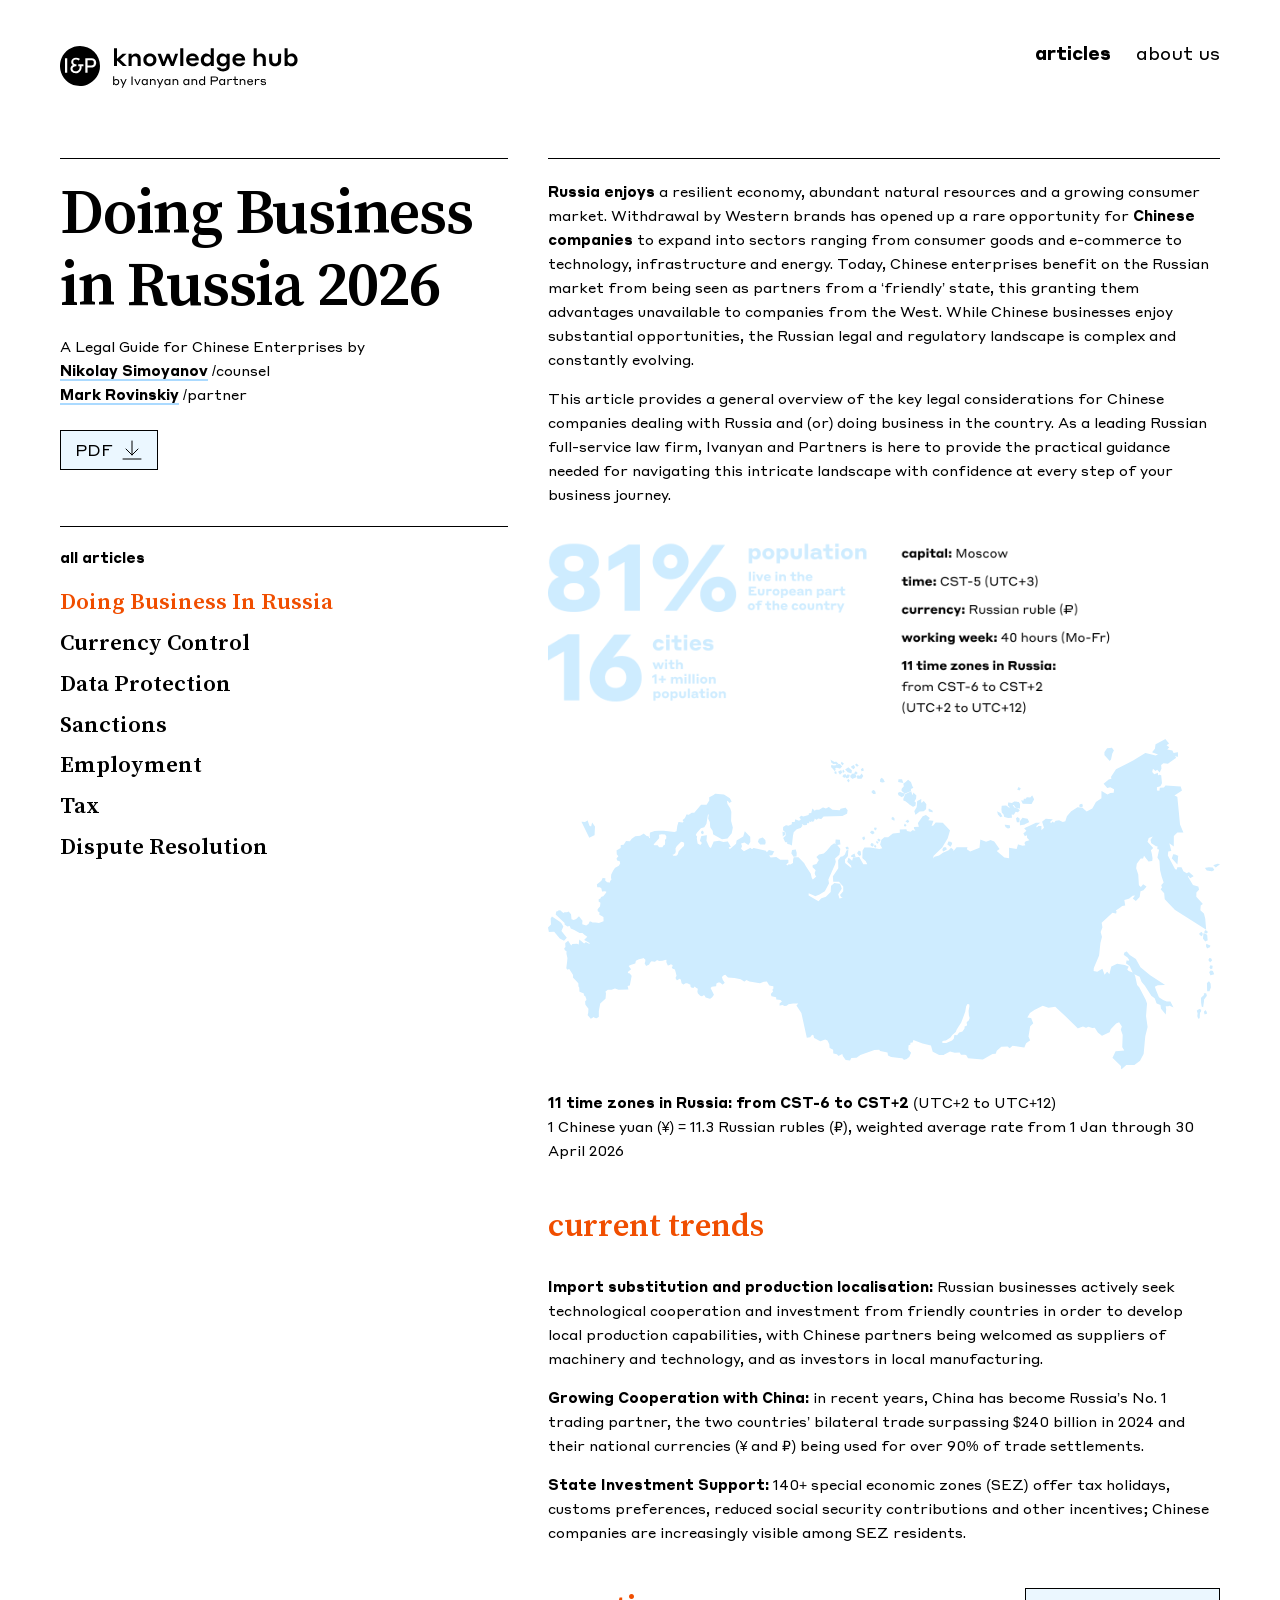
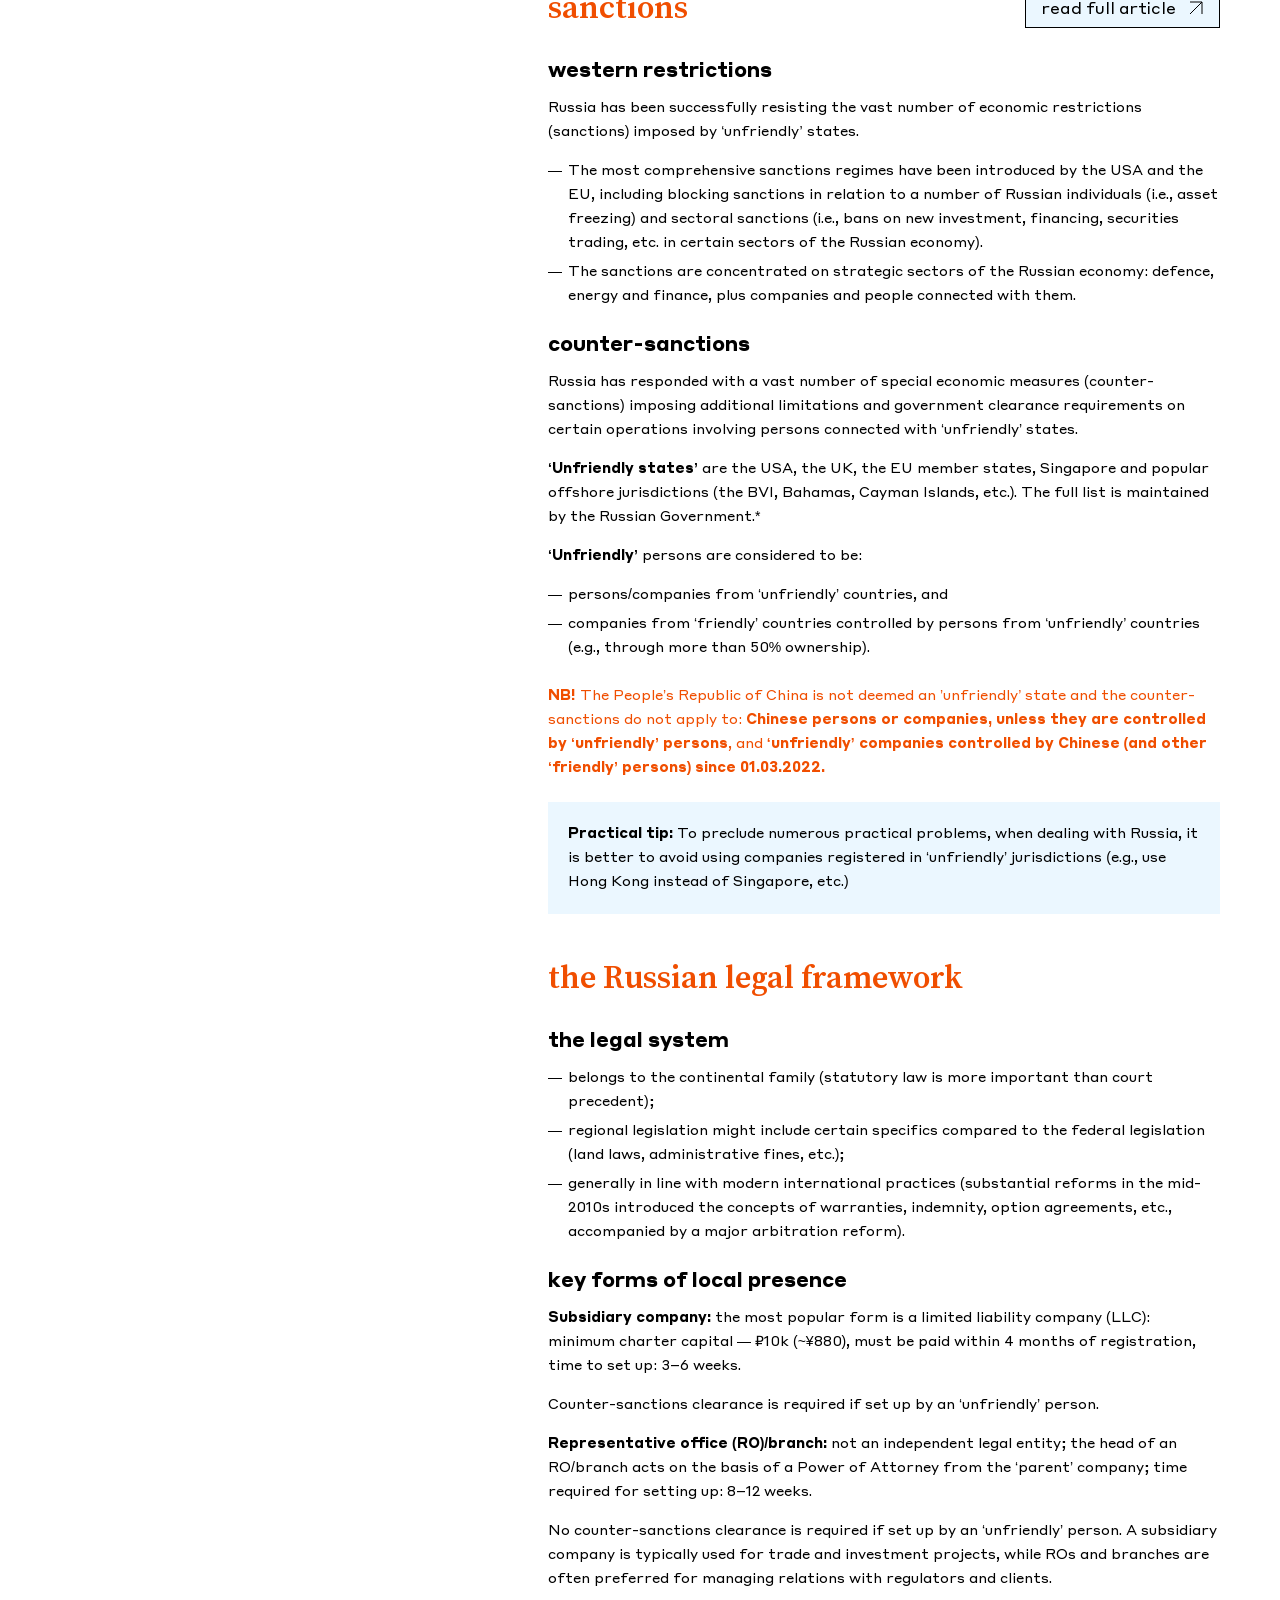
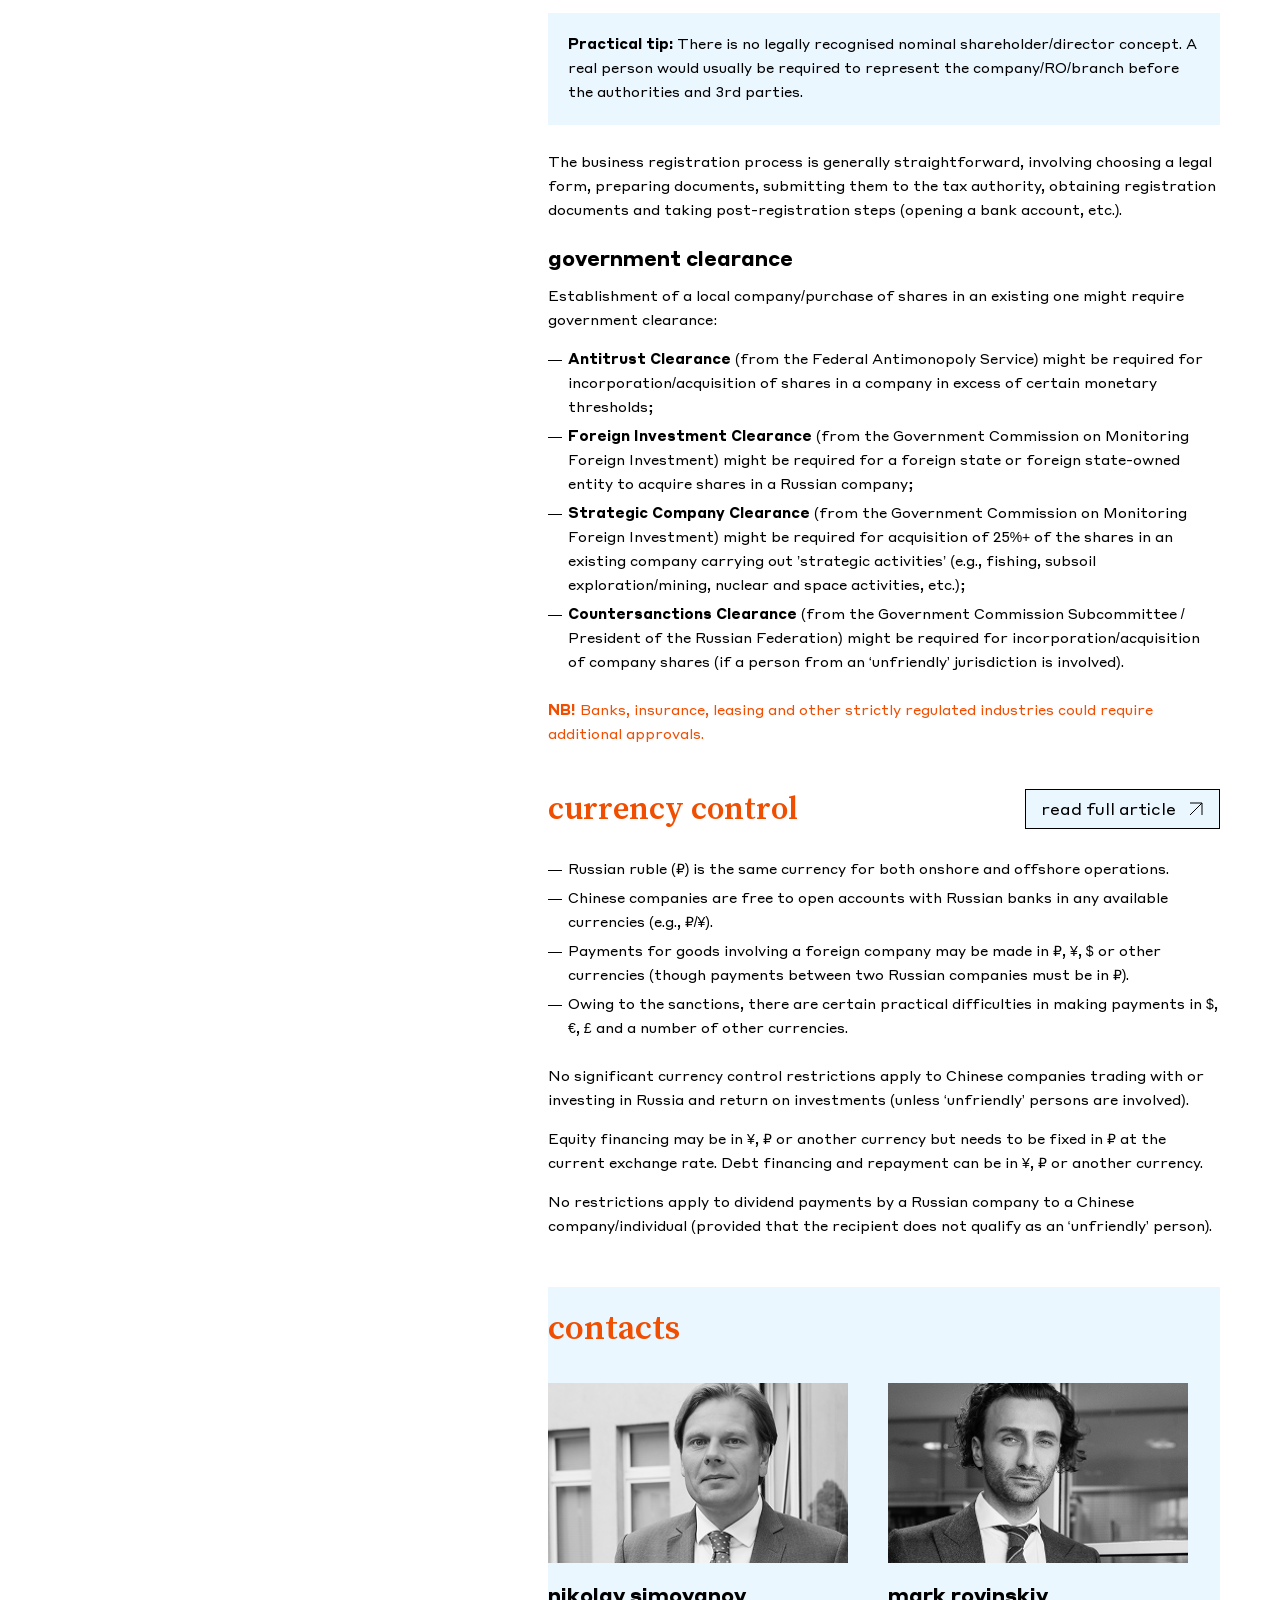
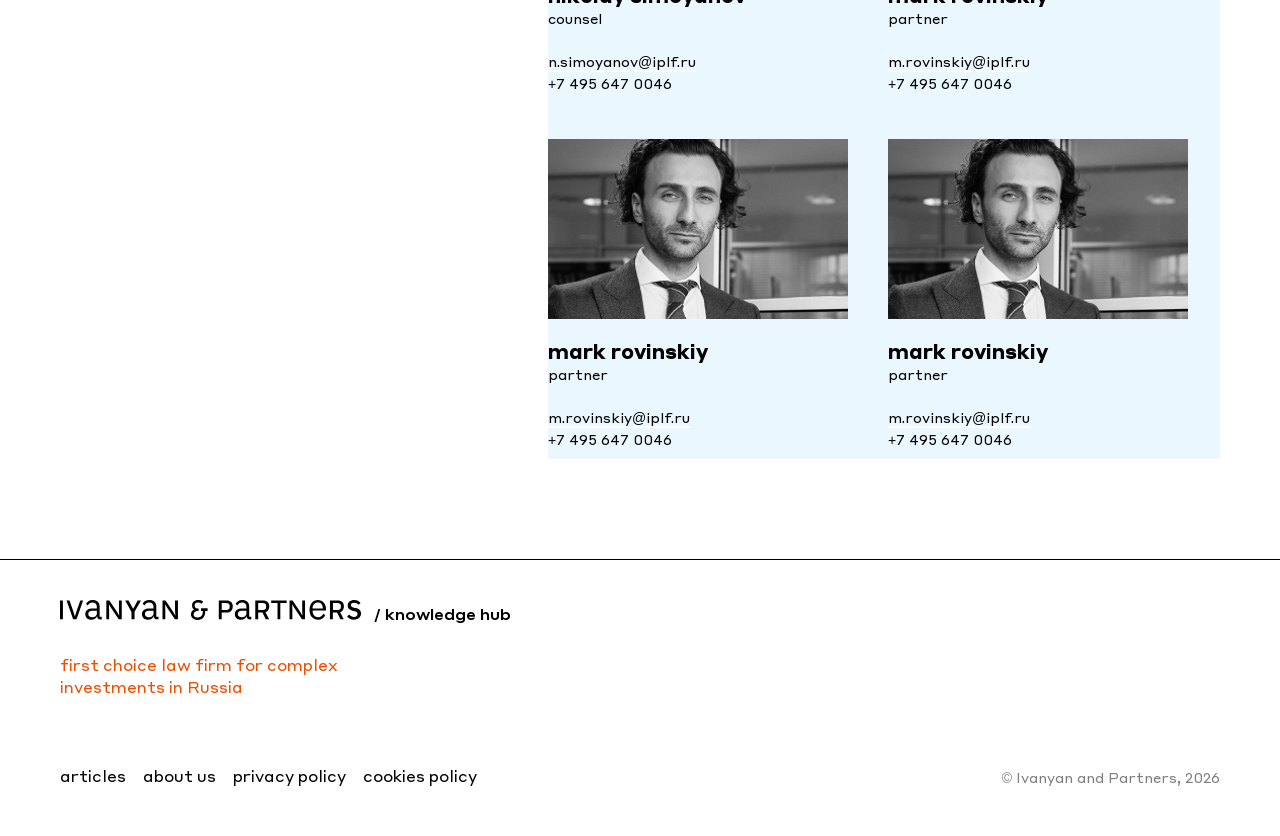
==== commit 6cfc4f6f: "Refine navigation and article contacts" ====
--- a/article.html
+++ b/article.html
@@ -16,7 +16,7 @@
           </a>
           <nav class="site-header__nav" aria-label="Main navigation">
             <a class="site-header__link site-header__link--active" href="index.html#articles">articles</a>
-            <a class="site-header__link" href="index.html#about">about us</a>
+            <a class="site-header__link" href="https://ivanyan.partners/en/">about us</a>
           </nav>
           <span class="site-header__burger" aria-hidden="true"></span>
         </div>
@@ -39,8 +39,6 @@
               <li class="article-menu__item"><a class="article-menu__link" href="#employment">Employment</a></li>
               <li class="article-menu__item"><a class="article-menu__link" href="#tax">Tax</a></li>
               <li class="article-menu__item"><a class="article-menu__link" href="#dispute-resolution">Dispute Resolution</a></li>
-              <li class="article-menu__item"><a class="article-menu__link" href="#why-work-with-us">Why Work With Us</a></li>
-              <li class="article-menu__item"><a class="article-menu__link" href="#contacts">Contacts (Our People)</a></li>
             </ul>
           </nav>
         </aside>
@@ -122,7 +120,7 @@
             <p>No restrictions apply to dividend payments by a Russian company to a Chinese company/individual (provided that the recipient does not qualify as an ‘unfriendly’ person).</p>
 
           </div>
-
+		  <a class="article-sidebar__pdf on_mobile" href="#">PDF</a>
           <section class="article-contacts" id="contacts">
             <h2 class="article-contacts__title">contacts</h2>
             <div class="article-contacts__grid">
@@ -164,7 +162,7 @@
           </div>
           <nav class="site-footer__nav" aria-label="Footer navigation">
             <a class="site-footer__link" href="index.html#articles">articles</a>
-            <a class="site-footer__link" href="index.html#about">about us</a>
+            <a class="site-footer__link" href="https://ivanyan.partners/en/">about us</a>
             <a class="site-footer__link" href="#">privacy policy</a>
             <a class="site-footer__link" href="#">cookies policy</a>
           </nav>
--- a/css/style.css
+++ b/css/style.css
@@ -205,6 +205,29 @@
   margin: 203px auto 0;
 }
 
+.main-banner__link:hover .arrow-link__icon,
+.main-banner__link:focus-visible .arrow-link__icon {
+  animation: main-banner-arrow 700ms ease-in-out infinite;
+}
+
+@keyframes main-banner-arrow {
+  0%,
+  100% {
+    transform: translateX(0);
+  }
+
+  50% {
+    transform: translateX(8px);
+  }
+}
+
+@media (prefers-reduced-motion: reduce) {
+  .main-banner__link:hover .arrow-link__icon,
+  .main-banner__link:focus-visible .arrow-link__icon {
+    animation: none;
+  }
+}
+
 .main-banner__title {
   margin: 0;
   color: var(--color-accent);
@@ -433,13 +456,18 @@
 }
 
 .article-sidebar__author {
-  border-bottom: 2px solid var(--color-blue);
+  padding-bottom: 2px;
+  background-image: linear-gradient(#ABDAFF, #ABDAFF);
+  background-position: left bottom;
+  background-repeat: no-repeat;
+  background-size: 100% 2px;
   font-weight: 700;
 }
 
 .article-sidebar__author:hover,
 .article-sidebar__author:focus-visible {
   color: var(--color-accent);
+  background-image: none;
 }
 
 .article-sidebar__pdf {
@@ -467,13 +495,8 @@
 
 .article-sidebar__pdf:hover,
 .article-sidebar__pdf:focus-visible {
-  color: var(--color-paper);
-  background: var(--color-accent);
-}
-
-.article-sidebar__pdf:hover::after,
-.article-sidebar__pdf:focus-visible::after {
-  filter: brightness(0) invert(1);
+  color: var(--color-ink);
+  background: #CEECFF;
 }
 
 .article-menu {
@@ -647,13 +670,8 @@
 
 .text-style h2 > .text-style__read-more:hover,
 .text-style h2 > .text-style__read-more:focus-visible {
-  color: var(--color-paper);
-  background: var(--color-accent);
-}
-
-.text-style h2 > .text-style__read-more:hover .text-style__read-more-icon,
-.text-style h2 > .text-style__read-more:focus-visible .text-style__read-more-icon {
-  filter: brightness(0) invert(1);
+  color: var(--color-ink);
+  background: #CEECFF;
 }
 
 .article-contacts {
@@ -684,14 +702,14 @@
 .article-contacts__photo-frame {
   display: block;
   width: 100%;
-  height: 180px;
+  aspect-ratio: 5 / 3;
   overflow: hidden;
 }
 
 .article-contacts__photo {
+  display: block;
   width: 100%;
-  height: 180px;
-  display: block;
+  height: 100%;
   object-fit: cover;
   filter: grayscale(1);
 }
@@ -1055,7 +1073,7 @@
   }
 
   .article-contacts {
-    margin-top: 38px;
+    margin-top: 60px;
     padding-top: 22px;
   }
 
@@ -1069,11 +1087,9 @@
     gap: 44px;
   }
 
-  .article-contacts__photo {
-    height: min(180px, calc((100vw - 40px) * 0.6));
-  }
-
-  .article-contacts__photo-frame {
-    height: min(180px, calc((100vw - 40px) * 0.6));
-  }
-}
+}
+
+.article-sidebar__pdf.on_mobile{display:none;}
+@media (max-width: 600px) {
+	.article-sidebar__pdf.on_mobile{display:flex;}
+}
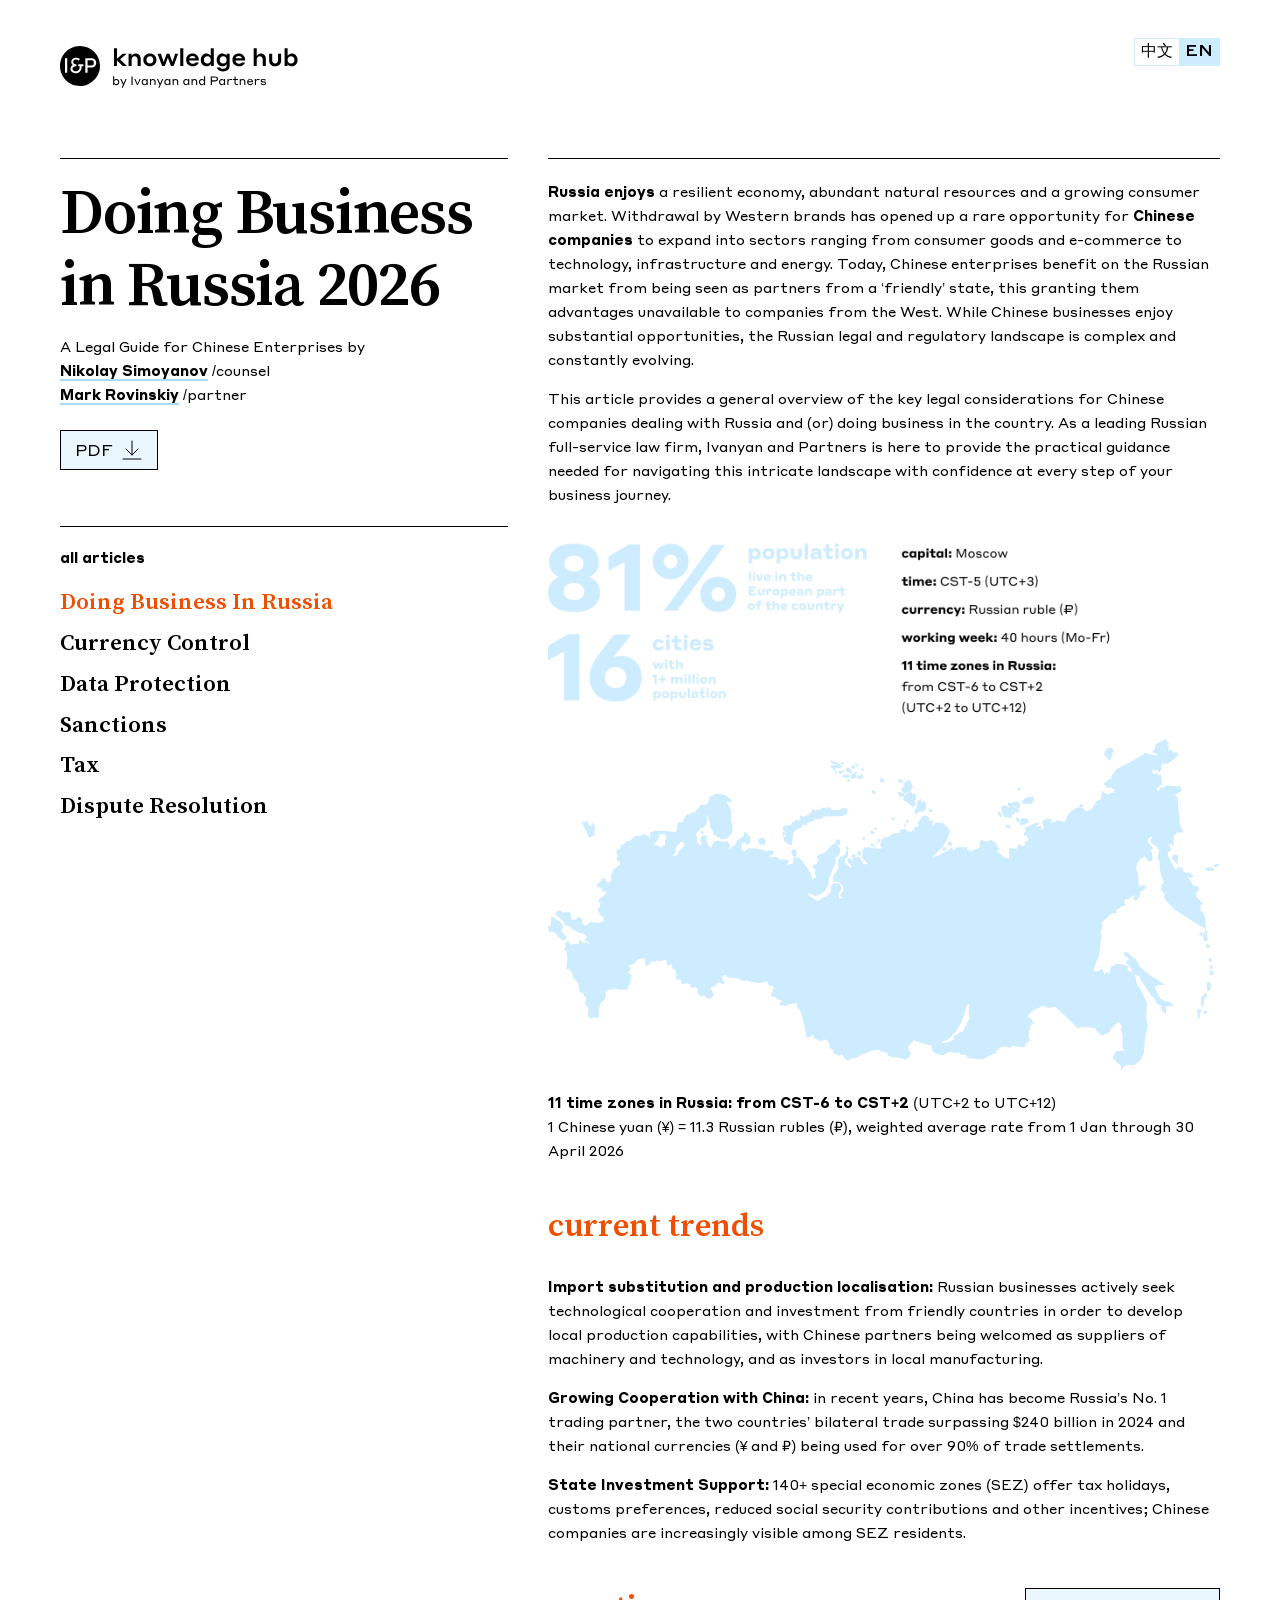
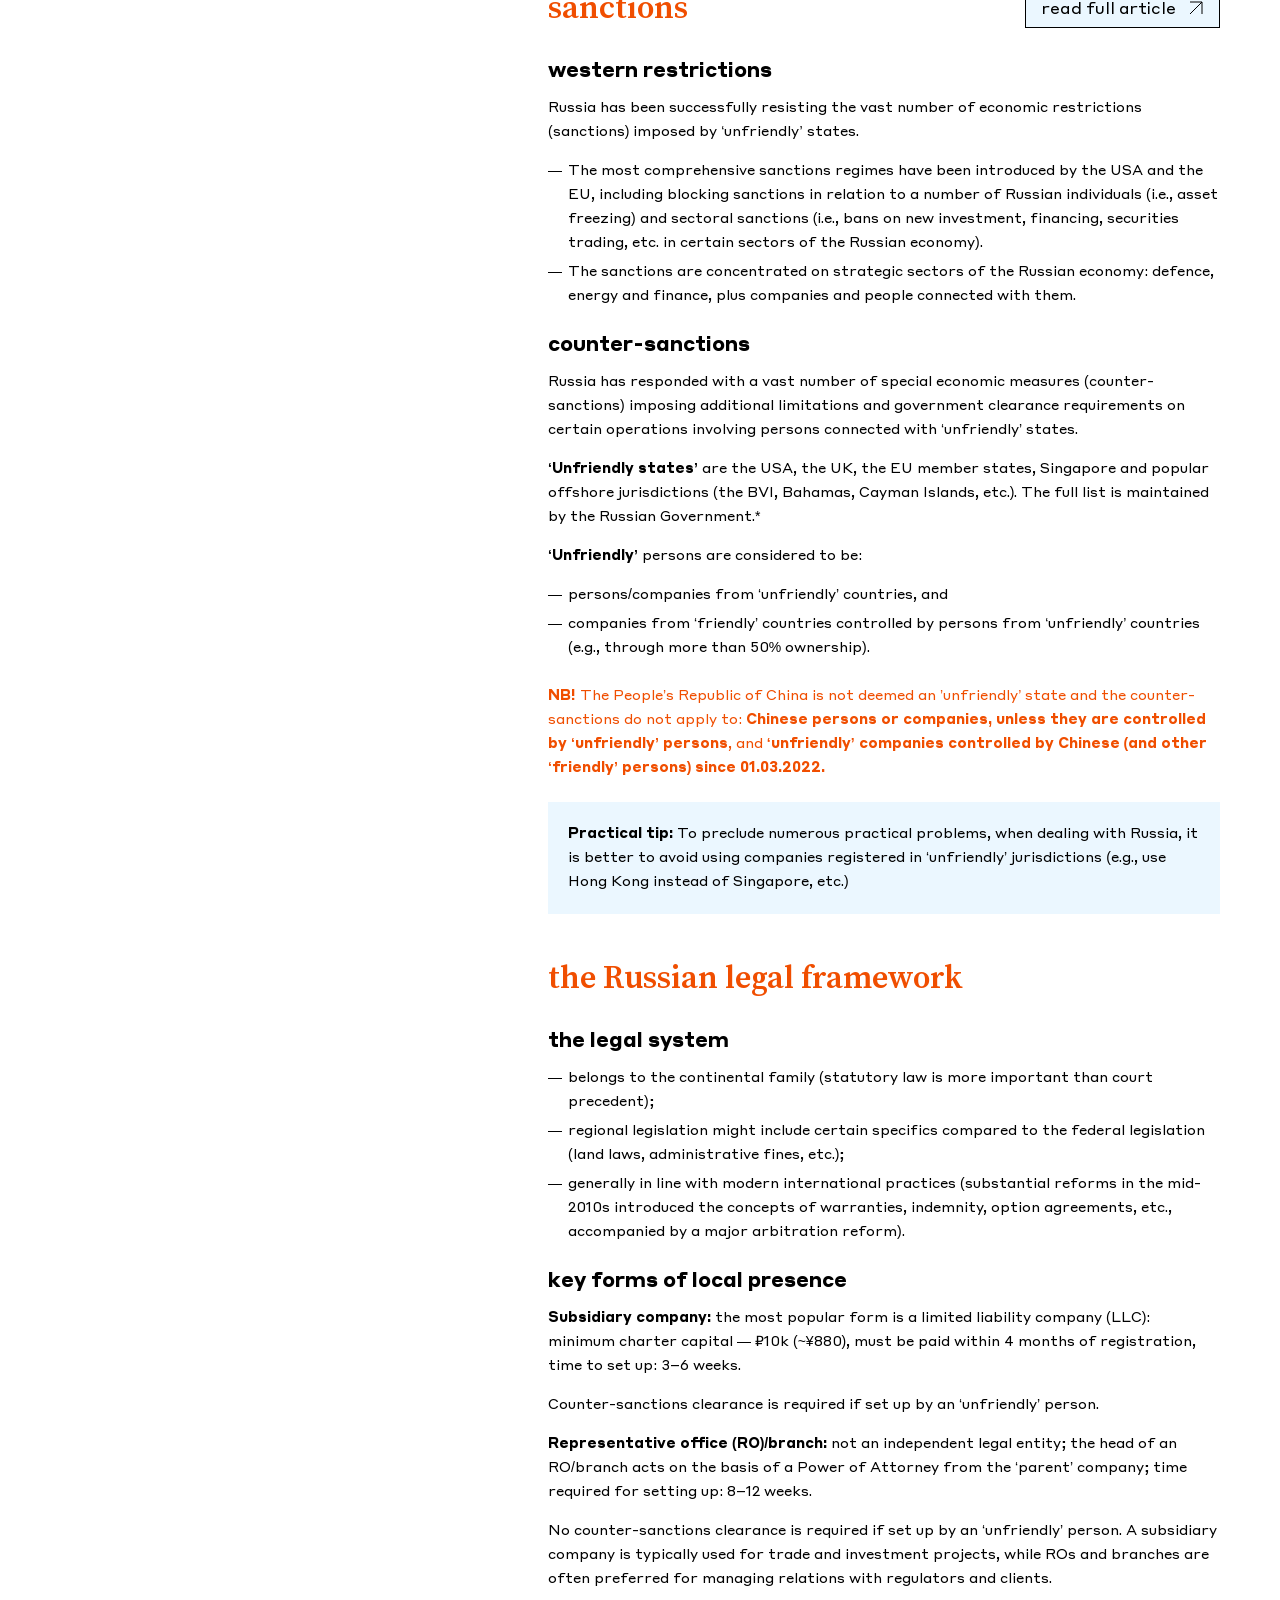
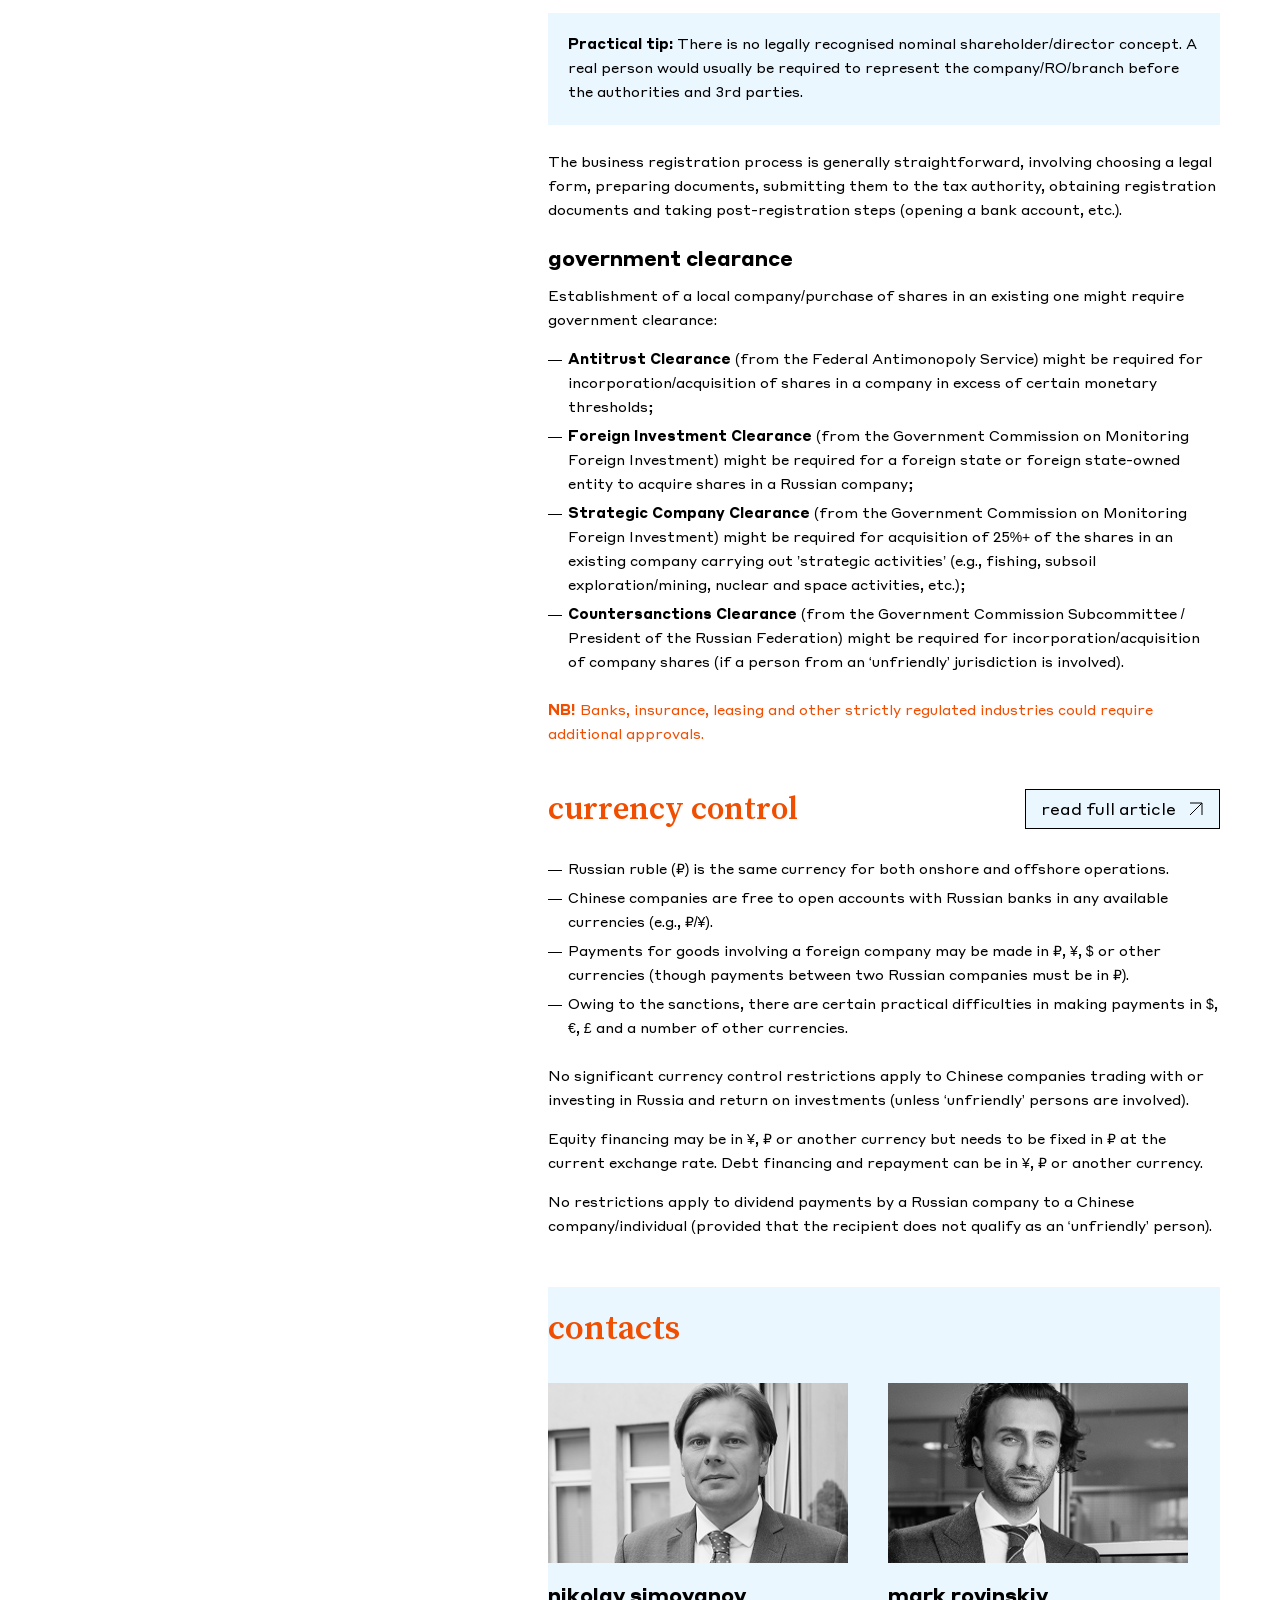
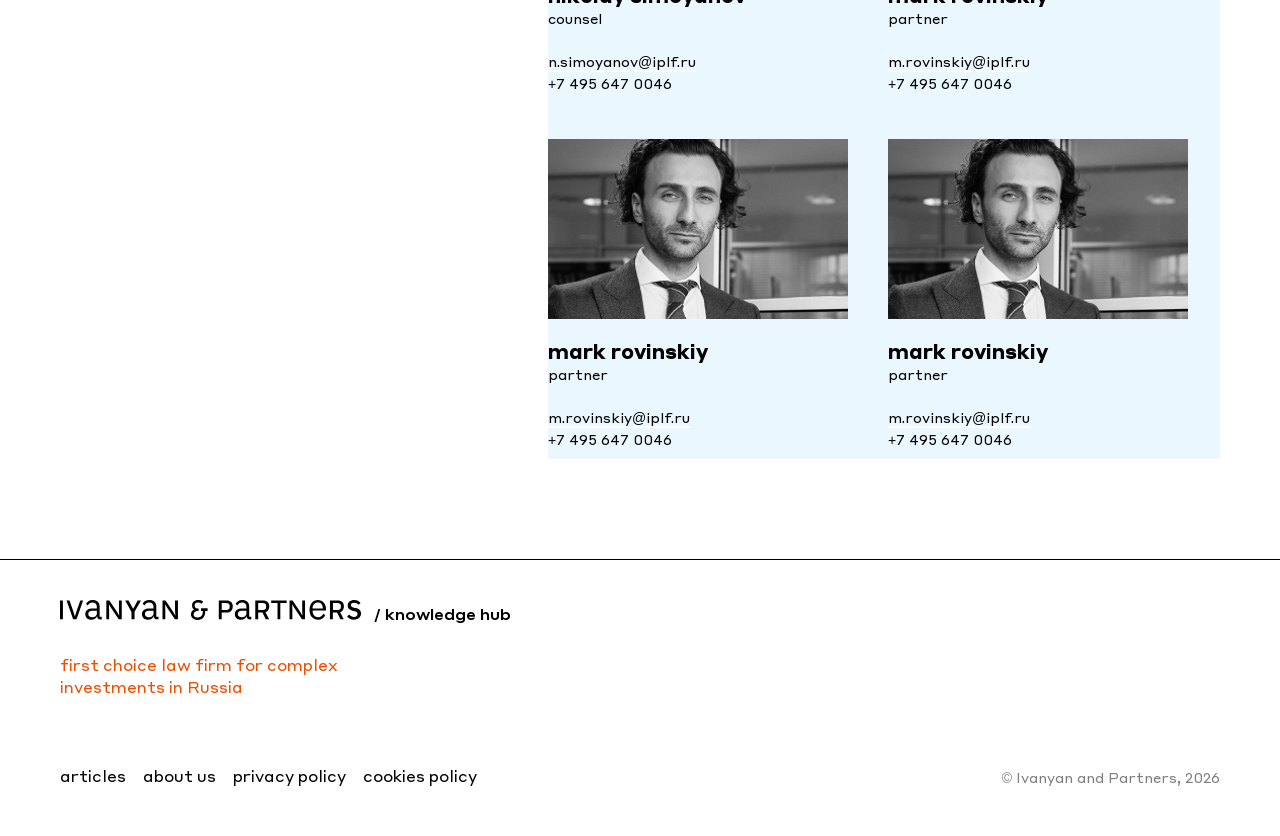
==== commit ddc31b18: "Add responsive article menu and language switcher" ====
--- a/article.html
+++ b/article.html
@@ -6,6 +6,7 @@
     <meta name="description" content="Doing Business in Russia 2026 — a legal guide for Chinese enterprises">
     <title>Doing Business in Russia 2026 — Knowledge hub</title>
     <link rel="stylesheet" href="css/style.css">
+    <script src="js/article-menu.js" defer></script>
   </head>
   <body>
     <div class="site">
@@ -14,32 +15,49 @@
           <a class="site-header__logo" href="index.html" aria-label="Knowledge hub home">
             <img src="assets/img/logo.svg" width="239" height="42" alt="Knowledge hub by Ivanyan and Partners">
           </a>
-          <nav class="site-header__nav" aria-label="Main navigation">
-            <a class="site-header__link site-header__link--active" href="index.html#articles">articles</a>
-            <a class="site-header__link" href="https://ivanyan.partners/en/">about us</a>
-          </nav>
-          <span class="site-header__burger" aria-hidden="true"></span>
+          <div class="language-switcher" role="group" aria-label="Language switcher">
+            <a class="language-switcher__item" href="#" lang="zh-CN">中文</a>
+            <span class="language-switcher__item language-switcher__item--active" lang="en" aria-current="page">EN</span>
+          </div>
         </div>
       </header>
 
       <main>
         <div class="article-layout">
+        <button class="article-menu-backdrop" type="button" aria-label="Close article menu" data-article-menu-backdrop hidden></button>
         <aside class="article-sidebar">
+          <button class="article-menu-toggle" type="button" aria-controls="article-menu" aria-expanded="false" data-article-menu-toggle>
+            <span class="article-menu-toggle__line"></span>
+            <span class="article-menu-toggle__line"></span>
+            <span class="article-menu-toggle__line"></span>
+            <span class="visually-hidden">Open article menu</span>
+          </button>
           <h1 class="article-sidebar__title">Doing Business<br>in Russia 2026</h1>
           <p class="article-sidebar__meta">A Legal Guide for Chinese Enterprises by<br><a class="article-sidebar__author" href="#contacts">Nikolay Simoyanov</a> /counsel<br><a class="article-sidebar__author" href="#contacts">Mark Rovinskiy</a> /partner</p>
           <a class="article-sidebar__pdf" href="#">PDF</a>
 
-          <nav class="article-menu" aria-label="Article navigation">
-            <p class="article-menu__title">all articles</p>
+          <nav class="article-menu" id="article-menu" aria-label="Article navigation" data-article-menu>
+            <button class="article-menu__close" type="button" aria-label="Close article menu" data-article-menu-close>
+              <svg class="article-menu__close-icon" width="21" height="20" viewBox="0 0 21 20" fill="none" xmlns="http://www.w3.org/2000/svg" aria-hidden="true" focusable="false">
+                <path d="M20.1211 1.06055L11.1211 10.0605L19.0605 18L18 19.0605L10.0605 11.1211L2.12109 19.0605L1.06055 18L9 10.0605L0 1.06055L1.06055 0L10.0605 9L19.0605 0L20.1211 1.06055Z" fill="black"/>
+              </svg>
+            </button>
+            <p class="article-menu__title">
+              <span class="article-menu__title-desktop">all articles</span>
+              <span class="article-menu__title-mobile">articles</span>
+            </p>
             <ul class="article-menu__list">
               <li class="article-menu__item"><a class="article-menu__link article-menu__link--active" href="article.html">Doing Business In Russia</a></li>
               <li class="article-menu__item"><a class="article-menu__link" href="currency-control.html">Currency Control</a></li>
               <li class="article-menu__item"><a class="article-menu__link" href="#data-protection">Data Protection</a></li>
               <li class="article-menu__item"><a class="article-menu__link" href="#sanctions">Sanctions</a></li>
-              <li class="article-menu__item"><a class="article-menu__link" href="#employment">Employment</a></li>
               <li class="article-menu__item"><a class="article-menu__link" href="#tax">Tax</a></li>
               <li class="article-menu__item"><a class="article-menu__link" href="#dispute-resolution">Dispute Resolution</a></li>
             </ul>
+            <div class="article-menu__switch">
+              <p class="article-menu__switch-title">switch to</p>
+              <a class="article-menu__switch-link" href="https://ivanyan.partners/en/">Ivanyan and Partners (Russia)</a>
+            </div>
           </nav>
         </aside>
 
--- a/css/style.css
+++ b/css/style.css
@@ -132,52 +132,38 @@
   margin-top: 10px;
 }
 
-.site-header__nav {
+.language-switcher {
   display: flex;
-  gap: 25px;
-  padding-top: 8px;
-  font-size: 18px;
+  height: 28px;
+  margin-top: 2px;
+  border: 1px solid #CEECFF;
+  flex: 0 0 auto;
+}
+
+.language-switcher__item {
+  display: flex;
+  align-items: center;
+  justify-content: center;
+  width: 44px;
+  height: 26px;
+  color: var(--color-ink);
+  background: var(--color-paper);
+  font-size: 16px;
+  font-weight: 500;
   line-height: 1;
 }
 
-.site-header__burger {
-  position: relative;
-  display: none;
-  width: 28px;
-  height: 18px;
-  flex: 0 0 auto;
-}
-
-.site-header__burger::before,
-.site-header__burger::after {
-  position: absolute;
-  right: 0;
-  left: 0;
-  height: 2px;
-  background: currentColor;
-  content: "";
-}
-
-.site-header__burger::before {
-  top: 0;
-  box-shadow: 0 8px 0 currentColor;
-}
-
-.site-header__burger::after {
-  bottom: 0;
-}
-
-.site-header__link {
-  transition: color 180ms ease;
-}
-
-.site-header__link:hover,
-.site-header__link:focus-visible {
-  color: var(--color-accent);
-}
-
-.site-header__link--active {
-  font-weight: 700;
+.language-switcher__item:last-child {
+  width: 40px;
+}
+
+.language-switcher__item--active {
+  background: #CEECFF;
+}
+
+.language-switcher a:hover,
+.language-switcher a:focus-visible {
+  background: var(--color-blue);
 }
 
 .main-banner {
@@ -499,6 +485,12 @@
   background: #CEECFF;
 }
 
+.article-menu-toggle,
+.article-menu-backdrop,
+.article-menu__close {
+  display: none;
+}
+
 .article-menu {
   max-width: 512px;
   margin-top: 56px;
@@ -510,6 +502,11 @@
   margin: 0 0 20px;
   font-size: 14px;
   font-weight: 700;
+}
+
+.article-menu__title-mobile,
+.article-menu__switch {
+  display: none;
 }
 
 .article-menu__list {
@@ -534,6 +531,17 @@
 .article-menu__link:focus-visible,
 .article-menu__link--active {
   color: var(--color-accent);
+}
+
+.visually-hidden {
+  position: absolute;
+  width: 1px;
+  height: 1px;
+  padding: 0;
+  overflow: hidden;
+  clip: rect(0, 0, 0, 0);
+  white-space: nowrap;
+  border: 0;
 }
 
 .article-content {
@@ -822,13 +830,13 @@
 @media (max-width: 900px) {
   .article-layout {
     display: block;
-    padding-top: 26px;
+    padding-top: 0;
 	padding-bottom:60px;
   }
 
   .article-sidebar {
     position: static;
-    padding: 17px 0 40px;
+    padding: 16px 0 40px;
   }
 
   .article-sidebar__title {
@@ -840,8 +848,175 @@
     margin-top: 0;
   }
 
+  .article-menu-toggle {
+    position: relative;
+    z-index: 6;
+    display: flex;
+    width: 56px;
+    height: 56px;
+    margin-bottom: 10px;
+    margin-left: auto;
+    padding: 0;
+    border: 0;
+    border-radius: 50%;
+    color: var(--color-paper);
+    background: var(--color-ink);
+    flex-direction: column;
+    align-items: center;
+    justify-content: center;
+    gap: 6px;
+    cursor: pointer;
+  }
+
+  .article-menu-toggle__line {
+    display: block;
+    width: 24px;
+    height: 2px;
+    background: currentColor;
+  }
+
+  .article-menu-toggle:hover,
+  .article-menu-toggle:focus-visible {
+    color: var(--color-paper);
+    background: var(--color-ink);
+  }
+
+  .article-menu-backdrop {
+    position: fixed;
+    z-index: 20;
+    inset: 0;
+    display: block;
+    padding: 0;
+    border: 0;
+    background: rgba(0, 0, 0, 0.45);
+    opacity: 0;
+    visibility: hidden;
+    transition: opacity 180ms ease, visibility 180ms ease;
+    cursor: pointer;
+  }
+
+  .article-menu-backdrop--visible {
+    opacity: 1;
+    visibility: visible;
+  }
+
   .article-menu {
+    position: fixed;
+    z-index: 21;
+    top: 0;
+    right: 0;
+    display: block;
+    width: min(320px, 100vw);
+    max-width: none;
+    height: 100dvh;
+    margin: 0;
+    padding: 80px 0 40px;
+    overflow-y: auto;
+    border: 0;
+    background: var(--color-paper);
+    transform: translateX(100%);
+    visibility: hidden;
+    transition: transform 220ms ease, visibility 220ms ease;
+  }
+
+  .article-menu--open {
+    transform: translateX(0);
+    visibility: visible;
+  }
+
+  .article-menu__close {
+    position: absolute;
+    top: 30px;
+    right: 30px;
+    display: flex;
+    width: 21px;
+    height: 20px;
+    padding: 0;
+    border: 0;
+    color: var(--color-ink);
+    background: transparent;
+    align-items: center;
+    justify-content: center;
+    cursor: pointer;
+  }
+
+  .article-menu__close-icon {
+    display: block;
+    width: 21px;
+    height: 20px;
+  }
+
+  .article-menu__close:hover,
+  .article-menu__close:focus-visible {
+    background: transparent;
+  }
+
+  .article-menu__title {
+    margin: 0 0 5px;
+    padding: 0 20px;
+    color: var(--color-accent);
+    font-size: 12px;
+    font-weight: 400;
+    line-height: 18px;
+  }
+
+  .article-menu__title-desktop {
     display: none;
+  }
+
+  .article-menu__title-mobile,
+  .article-menu__switch {
+    display: block;
+  }
+
+  .article-menu__item,
+  .article-menu__item + .article-menu__item {
+    margin-top: 0;
+    border-bottom: 2px solid #CEECFF;
+  }
+
+  .article-menu__link {
+    display: flex;
+    min-height: 42px;
+    padding: 0 20px;
+    color: var(--color-ink);
+    font-size: 16px;
+    line-height: 1.2;
+    align-items: center;
+  }
+
+  .article-menu__link--active {
+    color: var(--color-ink);
+  }
+
+  .article-menu__switch {
+    margin-top: 40px;
+  }
+
+  .article-menu__switch-title {
+    margin: 0;
+    padding: 0 20px;
+    color: var(--color-accent);
+    font-size: 12px;
+    font-weight: 400;
+    line-height: 18px;
+  }
+
+  .article-menu__switch-link {
+    display: flex;
+    min-height: 44px;
+    padding: 0 20px;
+    border-bottom: 2px solid #CEECFF;
+    font-family: var(--serif);
+    font-size: 16px;
+    font-weight: 600;
+    line-height: 1.2;
+    align-items: center;
+  }
+
+  .article-menu__switch-link:hover,
+  .article-menu__switch-link:focus-visible {
+    color: var(--color-accent);
   }
 
   .article-content {
@@ -875,26 +1050,21 @@
   }
 
   .site-header__inner {
-    padding-top: 17px;
+    align-items: flex-start;
+    padding-top: 20px;
     padding-right: 20px;
-    padding-bottom: 18px;
+    padding-bottom: 20px;
     padding-left: 20px;
   }
 
   .site-header__logo {
-    width: 205px;
+    width: 208px;
     height: auto;
     margin-top: 0;
   }
 
-  .site-header__nav {
-    display: none;
-  }
-
-  .site-header__burger {
-    display: block;
-    margin-top: 14px;
-	margin-right:6px;
+  .language-switcher {
+    margin-top: 4px;
   }
 
   .main-banner {
@@ -1010,7 +1180,7 @@
   }
 
   .article-layout {
-    padding: 28px 20px 48px;
+    padding: 16px 20px 48px;
   }
 
   .article-sidebar {
@@ -1089,6 +1259,13 @@
 
 }
 
+@media (prefers-reduced-motion: reduce) {
+  .article-menu,
+  .article-menu-backdrop {
+    transition: none;
+  }
+}
+
 .article-sidebar__pdf.on_mobile{display:none;}
 @media (max-width: 600px) {
 	.article-sidebar__pdf.on_mobile{display:flex;}
